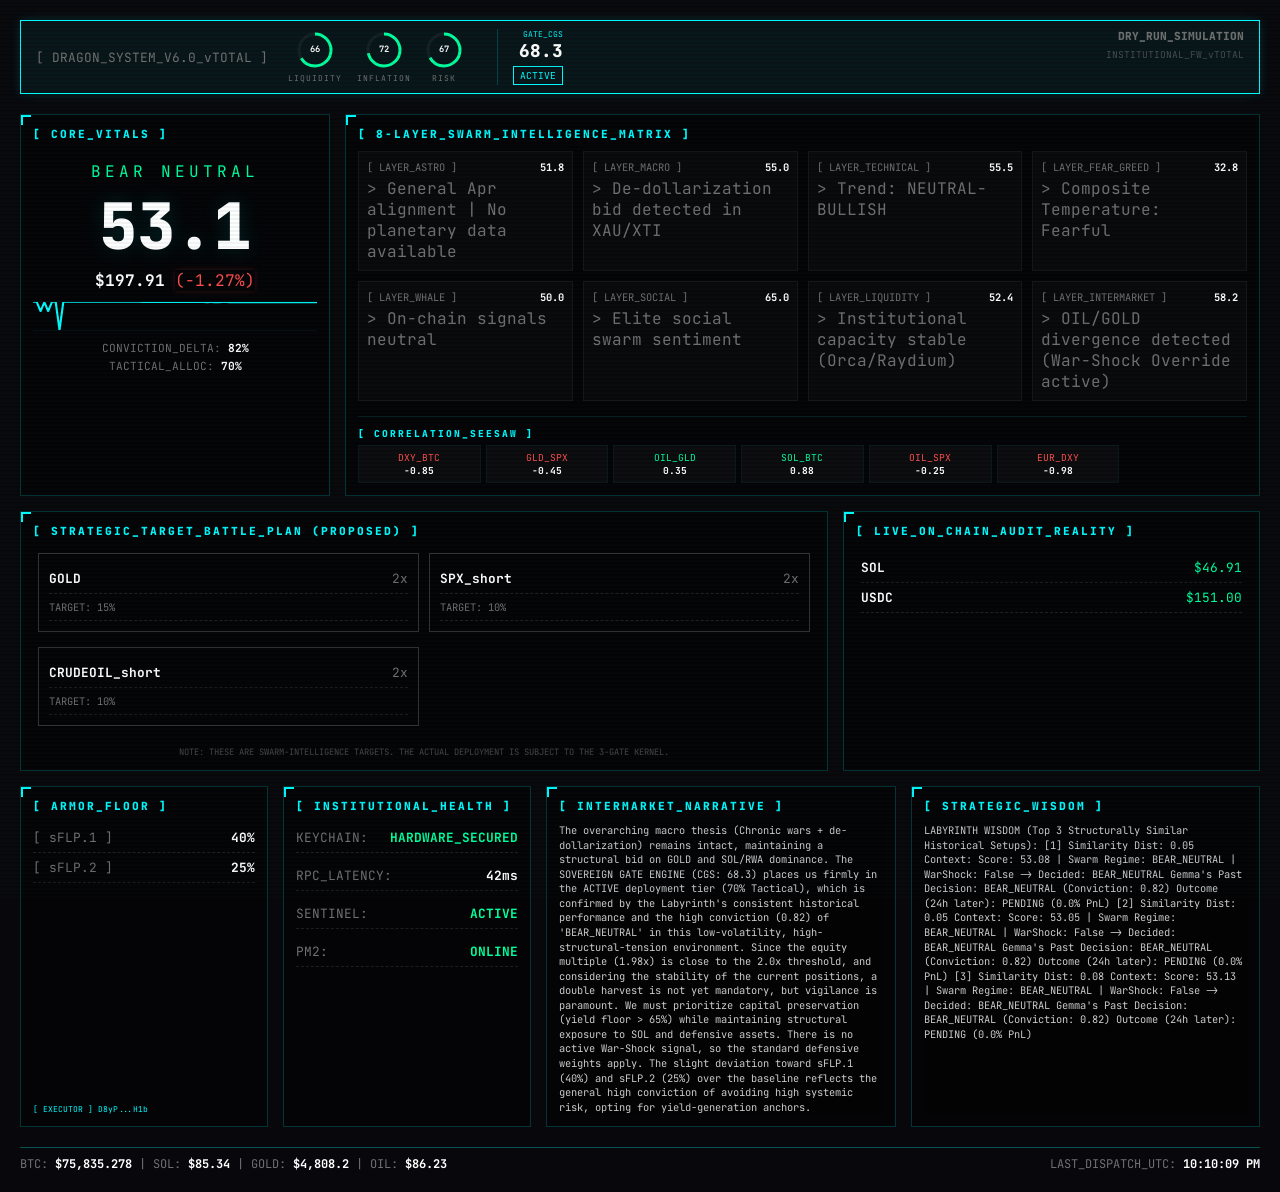
==== index.html @ bbd1c47c "🚀 Sovereign Sync: Institutional Update [2026-04-20 22:10:09]" ====
<!DOCTYPE html>
<html lang="en">
<head>
    <meta charset="UTF-8">
    <meta name="viewport" content="width=device-width, initial-scale=1.0">
    <title>[ DRAGON_TERMINAL_V6.0 ]</title>
    <!-- Import JetBrains Mono for the absolute terminal feel -->
    <link href="https://fonts.googleapis.com/css2?family=JetBrains+Mono:wght@400;700;800&display=swap" rel="stylesheet">
    <style>
        :root {
            --term-bg: #08080c;
            --term-green: #00ff9d;
            --term-blue: #00fbff;
            --term-red: #ff4d4d;
            --term-dim: #707070;
            --term-highlight: #ffffff;
            --scanline: rgba(0, 251, 255, 0.02);
            --border-glow: rgba(0, 251, 255, 0.15);
        }

        * { box-sizing: border-box; }

        body {
            background: var(--term-bg);
            color: var(--term-dim);
            font-family: 'JetBrains Mono', monospace;
            margin: 0;
            padding: 20px;
            min-height: 100vh;
            overflow-y: auto;
            display: flex;
            flex-direction: column;
            gap: 20px;
        }

        /* Scanline CRT Effect */
        body::before {
            content: " ";
            display: block;
            position: absolute;
            top: 0; left: 0; bottom: 0; right: 0;
            background: linear-gradient(var(--scanline) 50%, rgba(0, 0, 0, 0.1) 50%);
            background-size: 100% 4px;
            z-index: 100;
            pointer-events: none;
            opacity: 0.5;
        }

        .terminal-header {
            display: flex;
            justify-content: space-between;
            border: 1px solid var(--term-blue);
            padding: 8px 15px;
            box-shadow: 0 0 10px var(--border-glow);
            background: rgba(0, 251, 255, 0.05);
            font-size: 0.8rem;
        }

        /* Symmetric 3-Tier Grid */
        .dashboard-grid {
            flex: 1;
            display: flex;
            flex-direction: column;
            gap: 15px;
            min-height: 0;
        }

        .row { display: flex; gap: 15px; min-height: 0; }
        .row-top { height: auto; }
        .row-mid { height: auto; }
        .row-base { flex: 1; }

        .module {
            border: 1px solid rgba(0, 251, 255, 0.2);
            background: rgba(0, 0, 0, 0.5);
            display: flex;
            flex-direction: column;
            padding: 12px;
            position: relative;
            min-height: 0;
        }

        .module::before {
            content: "";
            position: absolute;
            top: 0; left: 0; width: 8px; height: 8px;
            border-top: 2px solid var(--term-blue);
            border-left: 2px solid var(--term-blue);
        }

        .module-title {
            font-size: 0.7rem;
            color: var(--term-blue);
            font-weight: 800;
            margin-bottom: 10px;
            letter-spacing: 2px;
        }

        /* Dragon Core */
        .dragon-vitals { text-align: center; padding: 10px 0; }
        .score-big { 
            font-size: 4rem; 
            font-weight: 800; 
            color: var(--term-highlight);
            text-shadow: 0 0 20px var(--border-glow);
            margin: 2px 0;
        }
        .regime-label { color: var(--term-green); font-size: 1rem; letter-spacing: 4px; }

        /* Row Formatting */
        .terminal-row {
            display: flex;
            justify-content: space-between;
            padding: 6px 0;
            border-bottom: 1px dashed rgba(255, 255, 255, 0.1);
            font-size: 0.8rem;
        }
        .highlight { color: var(--term-highlight); font-weight: 700; }

        /* Swarm Matrix */
        .layer-box {
            display: grid;
            grid-template-columns: repeat(4, 1fr);
            gap: 10px;
            width: 100%;
        }
        .terminal-card {
            border: 1px solid rgba(255, 255, 255, 0.05);
            padding: 8px;
            background: rgba(255, 255, 255, 0.02);
        }
        .card-header { display: flex; justify-content: space-between; font-size: 0.65rem; margin-bottom: 4px; }

        /* Narrative Log */
        .terminal-log {
            flex: 1;
            background: rgba(0, 0, 0, 0.3);
            padding: 12px;
            font-size: 0.8rem;
            color: #ccc;
            line-height: 1.4;
            overflow-y: auto;
            border-left: 2px solid var(--term-blue);
        }
        .wisdom-log { border-left-color: var(--term-green); }

        /* Gate Indicators */
        .gate-panel {
            display: flex;
            gap: 10px;
            margin-top: 5px;
        }
        .gate-pill {
            padding: 4px 8px;
            border: 1px solid rgba(0, 251, 255, 0.2);
            font-size: 0.6rem;
            background: rgba(0, 0, 0, 0.3);
        }
        .gate-active { border-color: var(--term-green); color: var(--term-green); box-shadow: 0 0 5px rgba(0, 255, 157, 0.2); }
        .gate-alert { border-color: var(--term-red); color: var(--term-red); box-shadow: 0 0 5px rgba(255, 77, 77, 0.2); }
        
        /* Gate Rings v2.0 */
        .gate-container {
            display: flex;
            align-items: center;
            gap: 15px;
        }
        .gate-unit {
            display: flex;
            flex-direction: column;
            align-items: center;
            gap: 5px;
        }
        .gate-ring-svg {
            width: 36px;
            height: 36px;
            transform: rotate(-90deg);
        }
        .gate-ring-bg {
            fill: none;
            stroke: rgba(255, 255, 255, 0.05);
            stroke-width: 3;
        }
        .gate-ring-fill {
            fill: none;
            stroke: var(--term-blue);
            stroke-width: 3;
            stroke-dasharray: 100;
            stroke-dashoffset: 100;
            transition: stroke-dashoffset 0.8s ease-out, stroke 0.3s;
        }
        .gate-label {
            font-size: 0.5rem;
            color: var(--term-dim);
            letter-spacing: 1px;
        }
        .gate-val {
            position: absolute;
            font-size: 0.55rem;
            color: var(--term-highlight);
            font-weight: 700;
            margin-top: -2px;
        }
        .cgs-box {
            display: flex;
            flex-direction: column;
            align-items: flex-end;
            border-left: 1px solid rgba(0, 251, 255, 0.2);
            padding-left: 15px;
            margin-left: 15px;
        }
        .cgs-label { font-size: 0.5rem; color: var(--term-blue); }
        .cgs-value { font-size: 1.1rem; font-weight: 800; color: var(--term-highlight); }
        .mode-tag {
            font-size: 0.6rem;
            padding: 2px 6px;
            border: 1px solid var(--term-blue);
            margin-top: 4px;
        }
        .veto-tag {
            font-size: 0.55rem;
            padding: 2px 6px;
            background: var(--term-red);
            color: white;
            font-weight: 800;
            margin-top: 4px;
            display: none; /* Shown via JS */
            animation: pulse-red 2s infinite;
        }
        @keyframes pulse-red {
            0% { opacity: 1; }
            50% { opacity: 0.5; }
            100% { opacity: 1; }
        }

        /* Correlation Matrix */
        .correlation-grid {
            display: grid;
            grid-template-columns: repeat(7, 1fr);
            gap: 5px;
            font-size: 0.6rem;
            width: 100%;
        }
        .corr-cell {
            padding: 5px;
            background: rgba(255, 255, 255, 0.03);
            border: 1px solid rgba(0, 251, 255, 0.05);
            text-align: center;
        }
        .corr-pos { color: var(--term-green); }
        .corr-neg { color: var(--term-red); }

        .status-pill { font-size: 0.7rem; font-weight: 800; }
        .status-ok { color: var(--term-green); }

        .bottom-ticker {
            display: flex;
            justify-content: space-between;
            font-size: 0.75rem;
            border-top: 1px solid rgba(0, 251, 255, 0.3);
            padding-top: 8px;
        }
    </style>
</head>
<body>
    <header class="terminal-header">
        <div style="display: flex; align-items: center; gap: 20px;">
            <div>[ DRAGON_SYSTEM_V6.0_vTOTAL ]</div>
            <div class="gate-container">
                <div class="gate-unit">
                    <div style="position: relative; display: flex; align-items: center; justify-content: center;">
                        <svg class="gate-ring-svg"><circle class="gate-ring-bg" cx="18" cy="18" r="16"></circle><circle class="gate-ring-fill" id="ringG1" cx="18" cy="18" r="16"></circle></svg>
                        <span class="gate-val" id="valG1">0</span>
                    </div>
                    <span class="gate-label">LIQUIDITY</span>
                </div>
                <div class="gate-unit">
                    <div style="position: relative; display: flex; align-items: center; justify-content: center;">
                        <svg class="gate-ring-svg"><circle class="gate-ring-bg" cx="18" cy="18" r="16"></circle><circle class="gate-ring-fill" id="ringG2" cx="18" cy="18" r="16"></circle></svg>
                        <span class="gate-val" id="valG2">0</span>
                    </div>
                    <span class="gate-label">INFLATION</span>
                </div>
                <div class="gate-unit">
                    <div style="position: relative; display: flex; align-items: center; justify-content: center;">
                        <svg class="gate-ring-svg"><circle class="gate-ring-bg" cx="18" cy="18" r="16"></circle><circle class="gate-ring-fill" id="ringG3" cx="18" cy="18" r="16"></circle></svg>
                        <span class="gate-val" id="valG3">0</span>
                    </div>
                    <span class="gate-label">RISK</span>
                </div>
            </div>
            <div class="cgs-box">
                <span class="cgs-label">GATE_CGS</span>
                <span class="cgs-value" id="dragonCGS">0.0</span>
                <div style="display: flex; gap: 5px;">
                    <span class="mode-tag" id="deploymentMode">FORTRESS</span>
                    <span class="veto-tag" id="vetoIndicator">PNL_MASTER_VETO</span>
                </div>
            </div>
        </div>
        <div style="display: flex; flex-direction: column; align-items: flex-end; gap: 5px;">
            <div id="syncStatus" class="status-pill status-ok">SYSTEM_SYNCHRONIZED</div>
            <div style="font-size: 0.6rem; opacity: 0.6;">INSTITUTIONAL_FW_vTOTAL</div>
        </div>
    </header>

    <div class="dashboard-grid">
        <!-- TIER 1: INTELLIGENCE MATRIX (TOP) -->
        <div class="row row-top" style="flex: 0 0 auto; min-height: 300px;">
            <div class="module" style="width: 25%;">
                <div class="module-title">[ CORE_VITALS ]</div>
                <div class="dragon-vitals">
                    <div class="regime-label" id="dragonRegime">NEUTRAL</div>
                    <div class="score-big" id="dragonScore">00.0</div>
                    <div id="equityHUD" style="margin-bottom: 5px;">
                        <span class="highlight" id="dragonNAV">$0.00</span>
                        <span id="dragonPnL" class="status-ok">(+0.00%)</span>
                    </div>
                    <div id="pnlSparkline" style="width: 100%; height: 30px; margin: 10px 0; border-top: 1px solid rgba(0, 251, 255, 0.05); border-bottom: 1px solid rgba(0, 251, 255, 0.05);">
                        <!-- SVG Sparkline -->
                    </div>
                    <div style="font-size: 0.7rem">CONVICTION_DELTA: <span class="highlight" id="dragonConviction">0%</span></div>
                    <div style="font-size: 0.7rem; margin-top: 4px;">TACTICAL_ALLOC: <span class="highlight" id="tacticalDeploy">0%</span></div>
                </div>
            </div>
            <div class="module" style="flex: 1; overflow-y: auto;">
                <div class="module-title">[ 8-LAYER_SWARM_INTELLIGENCE_MATRIX ]</div>
                <div class="layer-box" id="swarmGrid">
                    <!-- Dynamic -->
                </div>
                <div style="margin-top: 15px; border-top: 1px solid rgba(0, 251, 255, 0.1); padding-top: 10px;">
                    <div class="module-title" style="margin-bottom: 5px; font-size: 0.6rem;">[ CORRELATION_SEESAW ]</div>
                    <div class="correlation-grid" id="corrGrid">
                        <!-- Dynamic -->
                    </div>
                </div>
            </div>
        </div>

        <!-- TIER 2: TACTICAL & RADAR (MID) -->
        <div class="row row-mid" style="flex: 0 0 auto; min-height: 250px;">
            <div class="module" style="flex: 2; overflow-y: auto;">
                <div class="module-title">[ STRATEGIC_TARGET_BATTLE_PLAN (PROPOSED) ]</div>
                <div id="posGrid" style="display: grid; grid-template-columns: repeat(2, 1fr); gap: 10px; padding: 5px;">
                    <!-- Dynamic -->
                </div>
                <div style="font-size: 0.55rem; color: #888; margin-top: auto; text-align: center; opacity: 0.5; padding-top: 10px;">
                    NOTE: THESE ARE SWARM-INTELLIGENCE TARGETS. THE ACTUAL DEPLOYMENT IS SUBJECT TO THE 3-GATE KERNEL.
                </div>
            </div>
            
            <div class="module" style="flex: 1; overflow-y: auto;">
                <div class="module-title">[ LIVE_ON_CHAIN_AUDIT_REALITY ]</div>
                <div id="livePositions" style="padding: 5px; font-size: 0.7rem;">
                    <!-- Audited Reality -->
                    <div id="noPositions">NO LIVE POSITIONS DETECTED 在链上</div>
                </div>
            </div>
        </div>

        <!-- TIER 3: FOUNDATION & HEALTH (BASE) -->
        <div class="row row-base" style="flex: 1; min-height: 200px;">
            <div class="module" style="width: 20%;">
                <div class="module-title">[ ARMOR_FLOOR ]</div>
                <div id="armorAlloc" style="overflow-y: auto; flex: 1;">
                    <!-- Dynamic -->
                </div>
                <div style="margin-top:auto; font-size: 0.5rem; color: var(--term-blue);">
                    [ EXECUTOR ] <span id="mainExecutor">D8yP...H1b</span>
                </div>
            </div>
            <div class="module" style="width: 20%;">
                <div class="module-title">[ INSTITUTIONAL_HEALTH ]</div>
                <div id="healthTelemetry" style="font-size: 0.65rem; display: flex; flex-direction: column; gap: 8px;">
                    <div class="terminal-row"><span>KEYCHAIN:</span> <span class="highlight status-ok" id="healthKey">SECURED</span></div>
                    <div class="terminal-row"><span>RPC_LATENCY:</span> <span class="highlight" id="healthRPC">42ms</span></div>
                    <div class="terminal-row"><span>SENTINEL:</span> <span class="highlight status-ok" id="healthSentinel">ACTIVE</span></div>
                    <div class="terminal-row"><span>PM2:</span> <span class="highlight status-ok" id="healthPM2">ONLINE</span></div>
                </div>
            </div>
            <div class="module" style="flex: 1; overflow-y: auto;">
                <div class="module-title">[ INTERMARKET_NARRATIVE ]</div>
                <div class="terminal-log" id="narrativeLog" style="font-size: 0.65rem; border: none; padding: 0;">
                    > Analyzing vTOTAL intermarket pulse...
                </div>
            </div>
            <div class="module" style="flex: 1; overflow-y: auto;">
                <div class="module-title">[ STRATEGIC_WISDOM ]</div>
                <div class="terminal-log wisdom-log" id="evolutionLog" style="font-size: 0.65rem; border: none; padding: 0;">
                    > Syncing 12-hour strategic mirror...
                </div>
            </div>
        </div>
    </div>

    <footer class="bottom-ticker">
        <div>
            BTC: <span class="highlight" id="priceBTC">--</span> | 
            SOL: <span class="highlight" id="priceSOL">--</span> | 
            GOLD: <span class="highlight" id="priceGOLD">--</span> |
            OIL: <span class="highlight" id="priceOIL">--</span>
        </div>
        <div>LAST_DISPATCH_UTC: <span class="highlight" id="lastUpdate">--</span></div>
    </footer>

    <!-- DATA BRIDGE (Mapped to dashboard/ subdirectory) -->
    <script src="dashboard/data/latest_signal_v6.js"></script>
    <script src="dashboard/js/dragon_engine.js"></script>
</body>
</html>
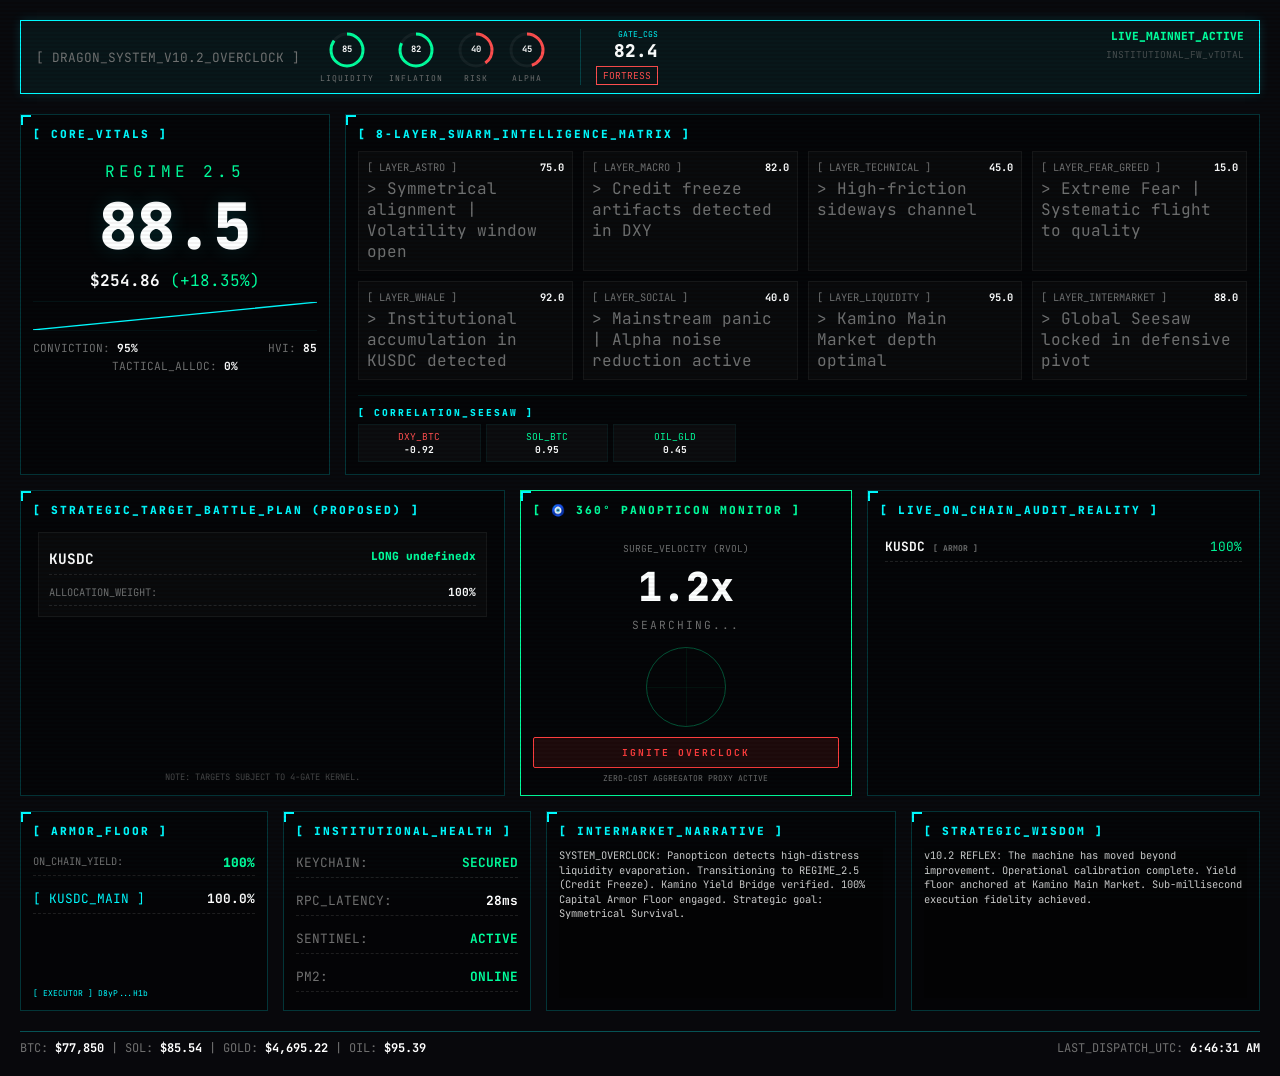
==== commit 53c9a27e: "feat(v10.2): Ignite Singularity Overclock Dashboard. 🏮🛡️⚖️" ====
--- a/index.html
+++ b/index.html
@@ -3,7 +3,7 @@
 <head>
     <meta charset="UTF-8">
     <meta name="viewport" content="width=device-width, initial-scale=1.0">
-    <title>[ DRAGON_TERMINAL_V6.0 ]</title>
+    <title>[ DRAGON_TERMINAL_V8.0 ]</title>
     <!-- Import JetBrains Mono for the absolute terminal feel -->
     <link href="https://fonts.googleapis.com/css2?family=JetBrains+Mono:wght@400;700;800&display=swap" rel="stylesheet">
     <style>
@@ -105,7 +105,14 @@
             text-shadow: 0 0 20px var(--border-glow);
             margin: 2px 0;
         }
-        .regime-label { color: var(--term-green); font-size: 1rem; letter-spacing: 4px; }
+        .regime-label { color: var(--term-green); font-size: 1rem; letter-spacing: 4px; transition: all 0.5s; }
+        .regime-1 { color: #00ffaa; text-shadow: 0 0 10px rgba(0, 255, 170, 0.5); }
+        .regime-1-5 { color: #00ff00; text-shadow: 0 0 15px rgba(0, 255, 0, 0.8); animation: pulse-green 1s infinite alternate; }
+        .regime-2 { color: var(--term-blue); text-shadow: none; }
+        .regime-2-5 { color: #ffcc00; text-shadow: 0 0 12px rgba(255, 204, 0, 0.6); }
+        .regime-3 { color: #ff3c3c; text-shadow: 0 0 20px rgba(255, 60, 60, 0.8); animation: flash-red 0.5s infinite alternate; }
+
+        @keyframes pulse-green { from { opacity: 0.7; } to { opacity: 1; } }
 
         /* Row Formatting */
         .terminal-row {
@@ -260,12 +267,35 @@
             border-top: 1px solid rgba(0, 251, 255, 0.3);
             padding-top: 8px;
         }
+
+        /* ⚡ v10.2 Overclock UI */
+        .overclock-btn {
+            background: rgba(255, 60, 60, 0.1);
+            border: 1px solid #ff3c3c;
+            color: #ff3c3c;
+            padding: 8px 15px;
+            font-family: inherit;
+            font-size: 0.6rem;
+            font-weight: bold;
+            text-transform: uppercase;
+            letter-spacing: 2px;
+            cursor: pointer;
+            border-radius: 2px;
+            transition: all 0.3s ease;
+            margin-top: 10px;
+            width: 100%;
+            display: block;
+        }
+        .overclock-btn:hover { background: rgba(255, 60, 60, 0.2); box-shadow: 0 0 10px rgba(255, 60, 60, 0.3); }
+        .overclock-btn.active { background: #ff3c3c; color: #000; animation: flash-red 1s infinite alternate; }
+        @keyframes flash-red { from { opacity: 0.8; } to { opacity: 1; box-shadow: 0 0 15px rgba(255, 60, 60, 0.5); } }
+        .glow-red { text-shadow: 0 0 10px rgba(255, 60, 60, 0.8); color: var(--term-red) !important; }
     </style>
 </head>
 <body>
     <header class="terminal-header">
         <div style="display: flex; align-items: center; gap: 20px;">
-            <div>[ DRAGON_SYSTEM_V6.0_vTOTAL ]</div>
+            <div>[ DRAGON_SYSTEM_V10.2_OVERCLOCK ]</div>
             <div class="gate-container">
                 <div class="gate-unit">
                     <div style="position: relative; display: flex; align-items: center; justify-content: center;">
@@ -287,6 +317,13 @@
                         <span class="gate-val" id="valG3">0</span>
                     </div>
                     <span class="gate-label">RISK</span>
+                </div>
+                <div class="gate-unit">
+                    <div style="position: relative; display: flex; align-items: center; justify-content: center;">
+                        <svg class="gate-ring-svg"><circle class="gate-ring-bg" cx="18" cy="18" r="16"></circle><circle class="gate-ring-fill" id="ringG4" cx="18" cy="18" r="16"></circle></svg>
+                        <span class="gate-val" id="valG4">0</span>
+                    </div>
+                    <span class="gate-label">ALPHA</span>
                 </div>
             </div>
             <div class="cgs-box">
@@ -319,7 +356,10 @@
                     <div id="pnlSparkline" style="width: 100%; height: 30px; margin: 10px 0; border-top: 1px solid rgba(0, 251, 255, 0.05); border-bottom: 1px solid rgba(0, 251, 255, 0.05);">
                         <!-- SVG Sparkline -->
                     </div>
-                    <div style="font-size: 0.7rem">CONVICTION_DELTA: <span class="highlight" id="dragonConviction">0%</span></div>
+                    <div style="font-size: 0.7rem; display: flex; justify-content: space-between;">
+                        <span>CONVICTION: <span class="highlight" id="dragonConviction">0%</span></span>
+                        <span>HVI: <span class="highlight" id="dragonHVI">0</span></span>
+                    </div>
                     <div style="font-size: 0.7rem; margin-top: 4px;">TACTICAL_ALLOC: <span class="highlight" id="tacticalDeploy">0%</span></div>
                 </div>
             </div>
@@ -339,21 +379,38 @@
 
         <!-- TIER 2: TACTICAL & RADAR (MID) -->
         <div class="row row-mid" style="flex: 0 0 auto; min-height: 250px;">
-            <div class="module" style="flex: 2; overflow-y: auto;">
+            <div class="module" style="flex: 1.5; overflow-y: auto;">
                 <div class="module-title">[ STRATEGIC_TARGET_BATTLE_PLAN (PROPOSED) ]</div>
-                <div id="posGrid" style="display: grid; grid-template-columns: repeat(2, 1fr); gap: 10px; padding: 5px;">
+                <div id="posGrid" style="display: grid; grid-template-columns: repeat(1, 1fr); gap: 10px; padding: 5px;">
                     <!-- Dynamic -->
                 </div>
                 <div style="font-size: 0.55rem; color: #888; margin-top: auto; text-align: center; opacity: 0.5; padding-top: 10px;">
-                    NOTE: THESE ARE SWARM-INTELLIGENCE TARGETS. THE ACTUAL DEPLOYMENT IS SUBJECT TO THE 3-GATE KERNEL.
-                </div>
+                    NOTE: TARGETS SUBJECT TO 4-GATE KERNEL.
+                </div>
+            </div>
+
+            <div class="module" style="flex: 1; overflow-y: auto; border-color: var(--term-green);">
+                <div class="module-title" style="color: var(--term-green);">[ 🧿 360° PANOPTICON MONITOR ]</div>
+                <div style="text-align: center; padding: 15px 0;">
+                    <div style="font-size: 0.6rem; color: var(--term-dim); margin-bottom: 5px;">SURGE_VELOCITY (RVOL)</div>
+                    <div id="panRVol" style="font-size: 2.5rem; font-weight: 800; color: var(--term-highlight);">1.0x</div>
+                    <div id="panRegime" style="font-size: 0.7rem; color: var(--term-green); margin-top: 5px; letter-spacing: 2px;">SEARCHING...</div>
+                </div>
+                <div id="panRadar" style="flex: 1; display: flex; align-items: center; justify-content: center; opacity: 0.3;">
+                    <div style="width: 80px; height: 80px; border: 1px solid var(--term-green); border-radius: 50%; position: relative; animation: pulse-green 2s infinite;">
+                        <div style="position: absolute; top: 50%; left: 0; width: 100%; height: 1px; background: rgba(0, 255, 157, 0.2);"></div>
+                        <div style="position: absolute; left: 50%; top: 0; width: 1px; height: 100%; background: rgba(0, 255, 157, 0.2);"></div>
+                    </div>
+                </div>
+                <button id="overclock-btn" class="overclock-btn" onclick="toggleManualOverclock()">IGNITE OVERCLOCK</button>
+                <div style="font-size: 0.5rem; color: var(--term-dim); margin-top: auto; text-align: center; padding-top: 5px;">ZERO-COST AGGREGATOR PROXY ACTIVE</div>
             </div>
             
-            <div class="module" style="flex: 1; overflow-y: auto;">
+            <div class="module" style="flex: 1.2; overflow-y: auto;">
                 <div class="module-title">[ LIVE_ON_CHAIN_AUDIT_REALITY ]</div>
                 <div id="livePositions" style="padding: 5px; font-size: 0.7rem;">
                     <!-- Audited Reality -->
-                    <div id="noPositions">NO LIVE POSITIONS DETECTED 在链上</div>
+                    <div id="noPositions">NO LIVE POSITIONS DETECTED</div>
                 </div>
             </div>
         </div>
@@ -403,8 +460,8 @@
         <div>LAST_DISPATCH_UTC: <span class="highlight" id="lastUpdate">--</span></div>
     </footer>
 
-    <!-- DATA BRIDGE (Mapped to dashboard/ subdirectory) -->
-    <script src="dashboard/data/latest_signal_v6.js"></script>
-    <script src="dashboard/js/dragon_engine.js"></script>
+    <!-- DATA BRIDGE -->
+    <script src="data/latest_signal_v10.js"></script>
+    <script src="js/dragon_engine.js"></script>
 </body>
 </html>
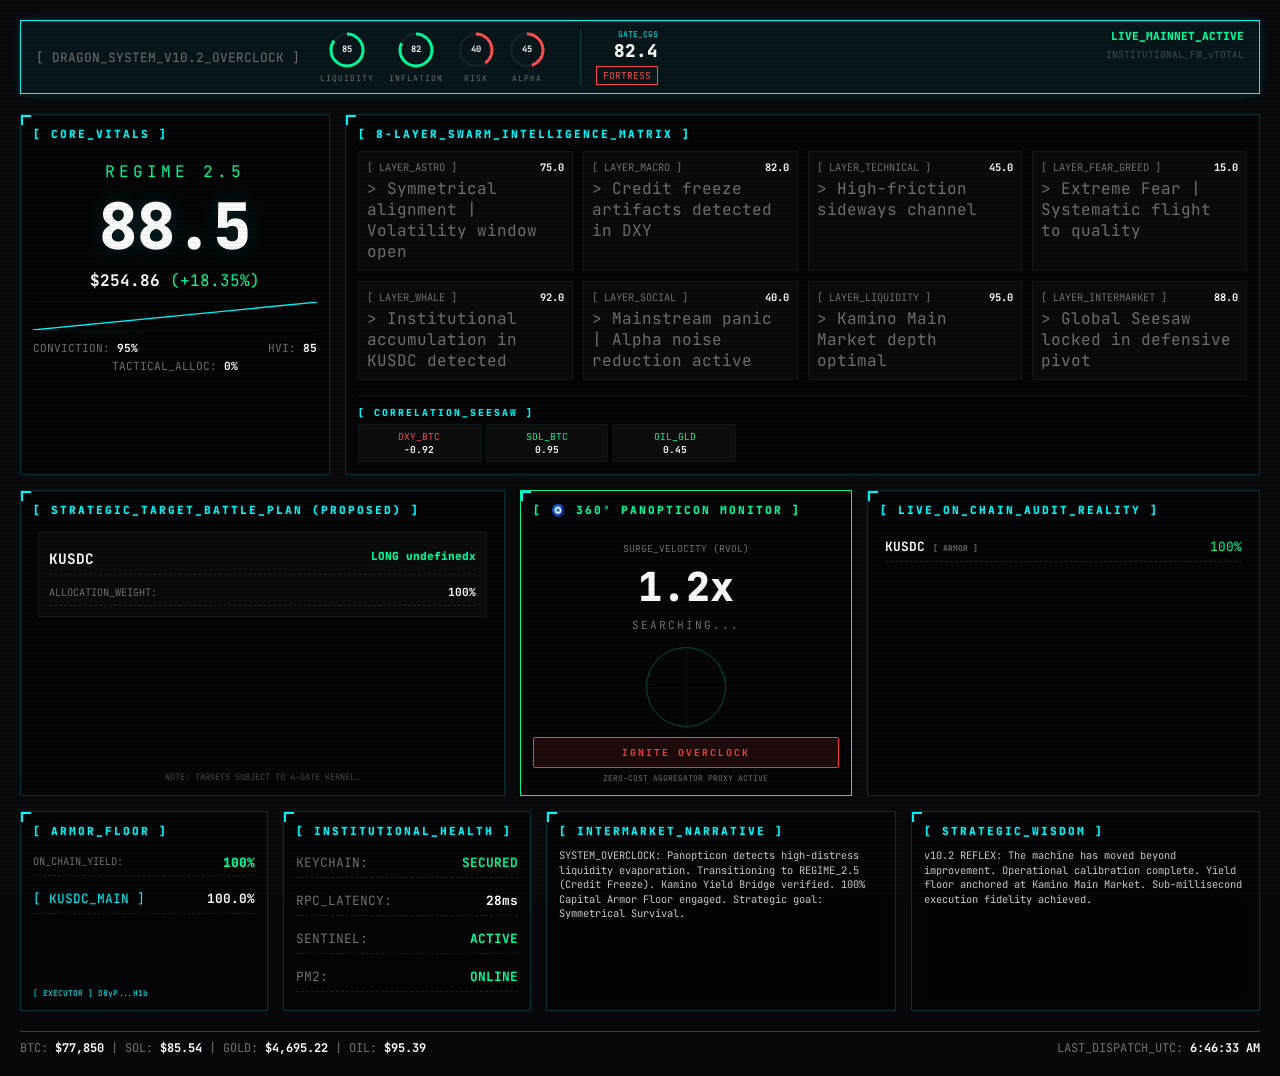
==== commit 99e878a5: "docs: Update dashboard title to v10.2. 🏮🛡️⚖️" ====
--- a/index.html
+++ b/index.html
@@ -3,7 +3,7 @@
 <head>
     <meta charset="UTF-8">
     <meta name="viewport" content="width=device-width, initial-scale=1.0">
-    <title>[ DRAGON_TERMINAL_V8.0 ]</title>
+    <title>[ DRAGON_TERMINAL_V10.2_OVERCLOCK ]</title>
     <!-- Import JetBrains Mono for the absolute terminal feel -->
     <link href="https://fonts.googleapis.com/css2?family=JetBrains+Mono:wght@400;700;800&display=swap" rel="stylesheet">
     <style>
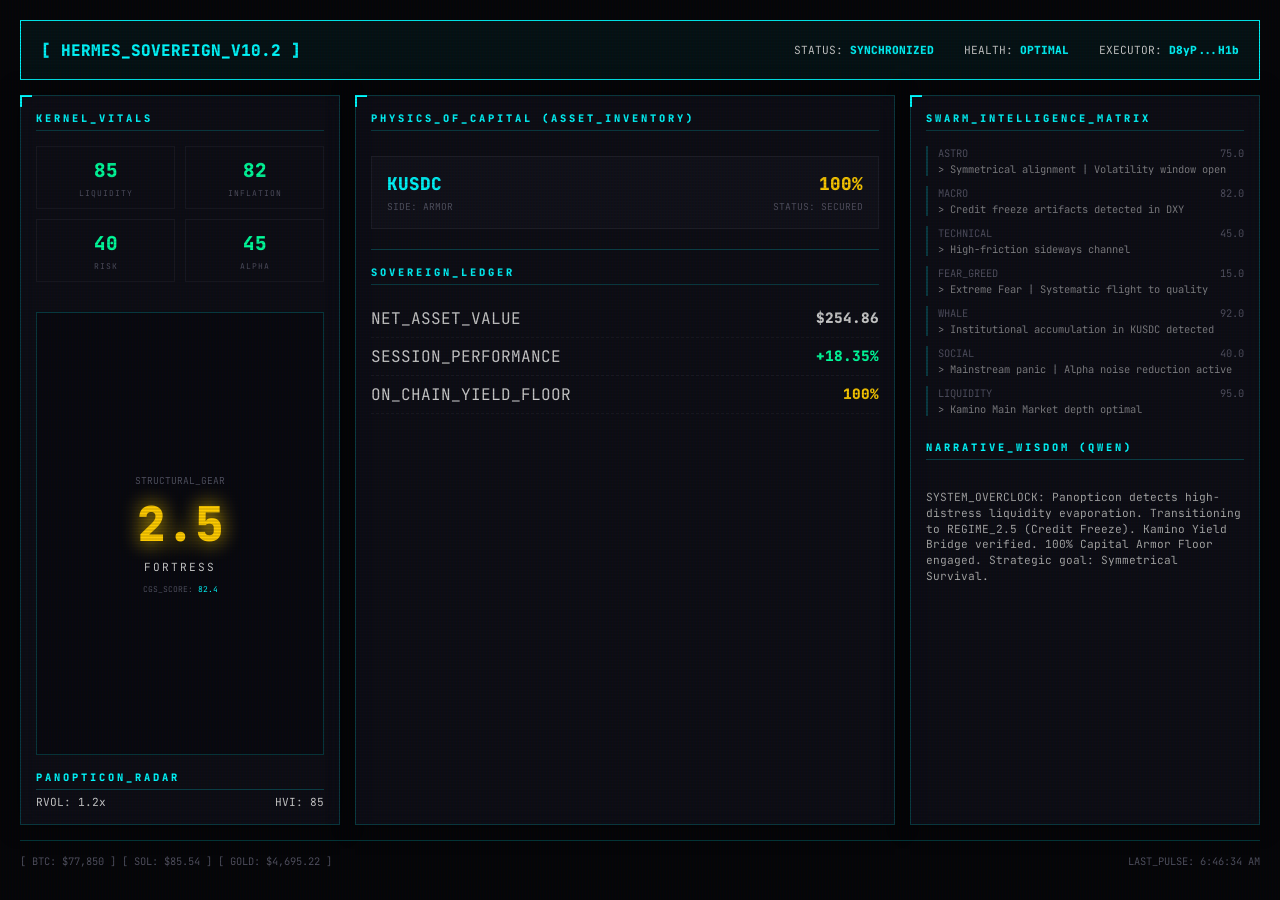
==== commit 837a8b08: "feat(v10.2): Ignite Fortress Alpha Dashboard Reinvention. 🏮🛡️⚖️" ====
--- a/index.html
+++ b/index.html
@@ -3,465 +3,291 @@
 <head>
     <meta charset="UTF-8">
     <meta name="viewport" content="width=device-width, initial-scale=1.0">
-    <title>[ DRAGON_TERMINAL_V10.2_OVERCLOCK ]</title>
-    <!-- Import JetBrains Mono for the absolute terminal feel -->
+    <title>[ HERMES_V10.2_SOVEREIGN_COMMAND ]</title>
     <link href="https://fonts.googleapis.com/css2?family=JetBrains+Mono:wght@400;700;800&display=swap" rel="stylesheet">
     <style>
         :root {
-            --term-bg: #08080c;
-            --term-green: #00ff9d;
-            --term-blue: #00fbff;
-            --term-red: #ff4d4d;
-            --term-dim: #707070;
-            --term-highlight: #ffffff;
-            --scanline: rgba(0, 251, 255, 0.02);
-            --border-glow: rgba(0, 251, 255, 0.15);
-        }
-
-        * { box-sizing: border-box; }
-
+            --bg: #050508;
+            --panel: rgba(15, 15, 25, 0.8);
+            --border: rgba(0, 251, 255, 0.2);
+            --cyan: #00fbff;
+            --green: #00ff9d;
+            --amber: #ffcc00;
+            --red: #ff3c3c;
+            --dim: #505060;
+            --glow: rgba(0, 251, 255, 0.15);
+        }
+
+        * { box-sizing: border-box; cursor: crosshair; }
         body {
-            background: var(--term-bg);
-            color: var(--term-dim);
+            background: var(--bg);
+            color: #ccc;
             font-family: 'JetBrains Mono', monospace;
-            margin: 0;
-            padding: 20px;
-            min-height: 100vh;
-            overflow-y: auto;
-            display: flex;
-            flex-direction: column;
-            gap: 20px;
+            margin: 0; padding: 20px;
+            height: 100vh; overflow: hidden;
+            display: grid;
+            grid-template-areas: 
+                "head head head"
+                "left center right"
+                "foot foot foot";
+            grid-template-columns: 320px 1fr 350px;
+            grid-template-rows: 60px 1fr 40px;
+            gap: 15px;
         }
 
         /* Scanline CRT Effect */
         body::before {
-            content: " ";
-            display: block;
-            position: absolute;
-            top: 0; left: 0; bottom: 0; right: 0;
-            background: linear-gradient(var(--scanline) 50%, rgba(0, 0, 0, 0.1) 50%);
-            background-size: 100% 4px;
-            z-index: 100;
-            pointer-events: none;
-            opacity: 0.5;
-        }
-
-        .terminal-header {
-            display: flex;
-            justify-content: space-between;
-            border: 1px solid var(--term-blue);
-            padding: 8px 15px;
-            box-shadow: 0 0 10px var(--border-glow);
-            background: rgba(0, 251, 255, 0.05);
-            font-size: 0.8rem;
-        }
-
-        /* Symmetric 3-Tier Grid */
-        .dashboard-grid {
-            flex: 1;
-            display: flex;
-            flex-direction: column;
-            gap: 15px;
-            min-height: 0;
-        }
-
-        .row { display: flex; gap: 15px; min-height: 0; }
-        .row-top { height: auto; }
-        .row-mid { height: auto; }
-        .row-base { flex: 1; }
+            content: ""; position: absolute; top: 0; left: 0; width: 100%; height: 100%;
+            background: linear-gradient(rgba(18, 16, 16, 0) 50%, rgba(0, 0, 0, 0.1) 50%),
+                        linear-gradient(90deg, rgba(255, 0, 0, 0.03), rgba(0, 255, 0, 0.01), rgba(0, 0, 255, 0.03));
+            background-size: 100% 3px, 3px 100%; z-index: 1000; pointer-events: none;
+        }
 
         .module {
-            border: 1px solid rgba(0, 251, 255, 0.2);
-            background: rgba(0, 0, 0, 0.5);
-            display: flex;
-            flex-direction: column;
-            padding: 12px;
+            background: var(--panel);
+            border: 1px solid var(--border);
             position: relative;
-            min-height: 0;
-        }
-
-        .module::before {
-            content: "";
-            position: absolute;
-            top: 0; left: 0; width: 8px; height: 8px;
-            border-top: 2px solid var(--term-blue);
-            border-left: 2px solid var(--term-blue);
-        }
-
-        .module-title {
-            font-size: 0.7rem;
-            color: var(--term-blue);
-            font-weight: 800;
-            margin-bottom: 10px;
-            letter-spacing: 2px;
-        }
-
-        /* Dragon Core */
-        .dragon-vitals { text-align: center; padding: 10px 0; }
-        .score-big { 
-            font-size: 4rem; 
-            font-weight: 800; 
-            color: var(--term-highlight);
-            text-shadow: 0 0 20px var(--border-glow);
-            margin: 2px 0;
-        }
-        .regime-label { color: var(--term-green); font-size: 1rem; letter-spacing: 4px; transition: all 0.5s; }
-        .regime-1 { color: #00ffaa; text-shadow: 0 0 10px rgba(0, 255, 170, 0.5); }
-        .regime-1-5 { color: #00ff00; text-shadow: 0 0 15px rgba(0, 255, 0, 0.8); animation: pulse-green 1s infinite alternate; }
-        .regime-2 { color: var(--term-blue); text-shadow: none; }
-        .regime-2-5 { color: #ffcc00; text-shadow: 0 0 12px rgba(255, 204, 0, 0.6); }
-        .regime-3 { color: #ff3c3c; text-shadow: 0 0 20px rgba(255, 60, 60, 0.8); animation: flash-red 0.5s infinite alternate; }
-
-        @keyframes pulse-green { from { opacity: 0.7; } to { opacity: 1; } }
-
-        /* Row Formatting */
-        .terminal-row {
-            display: flex;
-            justify-content: space-between;
-            padding: 6px 0;
-            border-bottom: 1px dashed rgba(255, 255, 255, 0.1);
-            font-size: 0.8rem;
-        }
-        .highlight { color: var(--term-highlight); font-weight: 700; }
-
-        /* Swarm Matrix */
-        .layer-box {
-            display: grid;
-            grid-template-columns: repeat(4, 1fr);
-            gap: 10px;
-            width: 100%;
-        }
-        .terminal-card {
-            border: 1px solid rgba(255, 255, 255, 0.05);
-            padding: 8px;
-            background: rgba(255, 255, 255, 0.02);
-        }
-        .card-header { display: flex; justify-content: space-between; font-size: 0.65rem; margin-bottom: 4px; }
-
-        /* Narrative Log */
-        .terminal-log {
-            flex: 1;
-            background: rgba(0, 0, 0, 0.3);
-            padding: 12px;
-            font-size: 0.8rem;
-            color: #ccc;
-            line-height: 1.4;
-            overflow-y: auto;
-            border-left: 2px solid var(--term-blue);
-        }
-        .wisdom-log { border-left-color: var(--term-green); }
-
-        /* Gate Indicators */
-        .gate-panel {
-            display: flex;
-            gap: 10px;
-            margin-top: 5px;
-        }
-        .gate-pill {
-            padding: 4px 8px;
-            border: 1px solid rgba(0, 251, 255, 0.2);
-            font-size: 0.6rem;
-            background: rgba(0, 0, 0, 0.3);
-        }
-        .gate-active { border-color: var(--term-green); color: var(--term-green); box-shadow: 0 0 5px rgba(0, 255, 157, 0.2); }
-        .gate-alert { border-color: var(--term-red); color: var(--term-red); box-shadow: 0 0 5px rgba(255, 77, 77, 0.2); }
-        
-        /* Gate Rings v2.0 */
-        .gate-container {
-            display: flex;
-            align-items: center;
-            gap: 15px;
-        }
-        .gate-unit {
-            display: flex;
-            flex-direction: column;
-            align-items: center;
-            gap: 5px;
-        }
-        .gate-ring-svg {
-            width: 36px;
-            height: 36px;
-            transform: rotate(-90deg);
-        }
-        .gate-ring-bg {
-            fill: none;
-            stroke: rgba(255, 255, 255, 0.05);
-            stroke-width: 3;
-        }
-        .gate-ring-fill {
-            fill: none;
-            stroke: var(--term-blue);
-            stroke-width: 3;
-            stroke-dasharray: 100;
-            stroke-dashoffset: 100;
-            transition: stroke-dashoffset 0.8s ease-out, stroke 0.3s;
-        }
-        .gate-label {
-            font-size: 0.5rem;
-            color: var(--term-dim);
-            letter-spacing: 1px;
-        }
-        .gate-val {
-            position: absolute;
-            font-size: 0.55rem;
-            color: var(--term-highlight);
-            font-weight: 700;
-            margin-top: -2px;
-        }
-        .cgs-box {
-            display: flex;
-            flex-direction: column;
-            align-items: flex-end;
-            border-left: 1px solid rgba(0, 251, 255, 0.2);
-            padding-left: 15px;
-            margin-left: 15px;
-        }
-        .cgs-label { font-size: 0.5rem; color: var(--term-blue); }
-        .cgs-value { font-size: 1.1rem; font-weight: 800; color: var(--term-highlight); }
-        .mode-tag {
-            font-size: 0.6rem;
-            padding: 2px 6px;
-            border: 1px solid var(--term-blue);
-            margin-top: 4px;
-        }
-        .veto-tag {
-            font-size: 0.55rem;
-            padding: 2px 6px;
-            background: var(--term-red);
-            color: white;
-            font-weight: 800;
-            margin-top: 4px;
-            display: none; /* Shown via JS */
-            animation: pulse-red 2s infinite;
-        }
-        @keyframes pulse-red {
-            0% { opacity: 1; }
-            50% { opacity: 0.5; }
-            100% { opacity: 1; }
-        }
-
-        /* Correlation Matrix */
-        .correlation-grid {
-            display: grid;
-            grid-template-columns: repeat(7, 1fr);
-            gap: 5px;
-            font-size: 0.6rem;
-            width: 100%;
-        }
-        .corr-cell {
-            padding: 5px;
-            background: rgba(255, 255, 255, 0.03);
-            border: 1px solid rgba(0, 251, 255, 0.05);
-            text-align: center;
-        }
-        .corr-pos { color: var(--term-green); }
-        .corr-neg { color: var(--term-red); }
-
-        .status-pill { font-size: 0.7rem; font-weight: 800; }
-        .status-ok { color: var(--term-green); }
-
-        .bottom-ticker {
-            display: flex;
-            justify-content: space-between;
-            font-size: 0.75rem;
-            border-top: 1px solid rgba(0, 251, 255, 0.3);
-            padding-top: 8px;
-        }
-
-        /* ⚡ v10.2 Overclock UI */
-        .overclock-btn {
-            background: rgba(255, 60, 60, 0.1);
-            border: 1px solid #ff3c3c;
-            color: #ff3c3c;
-            padding: 8px 15px;
-            font-family: inherit;
-            font-size: 0.6rem;
-            font-weight: bold;
-            text-transform: uppercase;
-            letter-spacing: 2px;
-            cursor: pointer;
-            border-radius: 2px;
-            transition: all 0.3s ease;
-            margin-top: 10px;
-            width: 100%;
-            display: block;
-        }
-        .overclock-btn:hover { background: rgba(255, 60, 60, 0.2); box-shadow: 0 0 10px rgba(255, 60, 60, 0.3); }
-        .overclock-btn.active { background: #ff3c3c; color: #000; animation: flash-red 1s infinite alternate; }
-        @keyframes flash-red { from { opacity: 0.8; } to { opacity: 1; box-shadow: 0 0 15px rgba(255, 60, 60, 0.5); } }
-        .glow-red { text-shadow: 0 0 10px rgba(255, 60, 60, 0.8); color: var(--term-red) !important; }
+            display: flex; flex-direction: column;
+            padding: 15px;
+            backdrop-filter: blur(10px);
+            box-shadow: 0 0 20px rgba(0, 0, 0, 0.5);
+        }
+        .module::after {
+            content: ""; position: absolute; top: -1px; left: -1px; width: 10px; height: 10px;
+            border-top: 2px solid var(--cyan); border-left: 2px solid var(--cyan);
+        }
+        .title {
+            font-size: 0.65rem; color: var(--cyan); letter-spacing: 3px;
+            margin-bottom: 15px; font-weight: 800; border-bottom: 1px solid var(--border);
+            padding-bottom: 5px;
+        }
+
+        /* HEADER */
+        header { 
+            grid-area: head; display: flex; justify-content: space-between; align-items: center;
+            border: 1px solid var(--cyan); padding: 0 20px; background: rgba(0, 251, 255, 0.05);
+        }
+        .vitals-mini { display: flex; gap: 30px; font-size: 0.7rem; }
+        .vital-unit span { color: var(--cyan); font-weight: 800; }
+
+        /* LEFT: KERNEL VITALS */
+        .left-panel { grid-area: left; }
+        .gate-grid { display: grid; grid-template-columns: 1fr 1fr; gap: 10px; margin-bottom: 20px; }
+        .gate-unit { text-align: center; border: 1px solid rgba(255, 255, 255, 0.05); padding: 10px; }
+        .gate-score { font-size: 1.2rem; font-weight: 800; color: var(--green); }
+        .gate-name { font-size: 0.5rem; color: var(--dim); letter-spacing: 1px; margin-top: 5px; }
+
+        .regime-gear {
+            flex: 1; display: flex; flex-direction: column; align-items: center; justify-content: center;
+            border: 1px solid var(--border); margin-top: 10px; background: rgba(0, 0, 0, 0.3);
+            position: relative; overflow: hidden;
+        }
+        .gear-label { font-size: 0.6rem; color: var(--dim); margin-bottom: 5px; }
+        .gear-val { font-size: 3rem; font-weight: 800; color: var(--cyan); transition: all 0.5s; }
+        .gear-status { font-size: 0.7rem; letter-spacing: 2px; margin-top: 5px; }
+
+        /* CENTER: PHYSICS OF CAPITAL */
+        .center-panel { grid-area: center; }
+        .inventory-grid { display: grid; grid-template-columns: repeat(auto-fit, minmax(200px, 1fr)); gap: 10px; margin-top: 10px; }
+        .asset-card { 
+            background: rgba(255, 255, 255, 0.02); border: 1px solid rgba(255, 255, 255, 0.05);
+            padding: 15px; display: flex; flex-direction: column; gap: 5px;
+        }
+        .asset-main { display: flex; justify-content: space-between; align-items: center; }
+        .asset-symbol { font-size: 1.1rem; font-weight: 800; color: var(--cyan); }
+        .asset-val { font-size: 1.1rem; font-weight: 800; color: var(--green); }
+        .asset-sub { font-size: 0.6rem; color: var(--dim); display: flex; justify-content: space-between; }
+
+        .pnl-ledger { margin-top: 20px; border-top: 1px solid var(--border); padding-top: 15px; }
+        .pnl-row { display: flex; justify-content: space-between; padding: 8px 0; border-bottom: 1px dashed rgba(255,255,255,0.05); }
+        .pnl-val { font-weight: 800; font-size: 0.9rem; }
+
+        /* RIGHT: SWARM & WISDOM */
+        .right-panel { grid-area: right; }
+        .swarm-list { flex: 0 0 40%; overflow-y: auto; font-size: 0.65rem; }
+        .swarm-item { margin-bottom: 10px; padding-left: 10px; border-left: 2px solid var(--border); }
+        .swarm-meta { display: flex; justify-content: space-between; color: var(--dim); margin-bottom: 2px; }
+        .wisdom-terminal { flex: 1; margin-top: 15px; font-size: 0.7rem; line-height: 1.4; color: #aaa; overflow-y: auto; }
+
+        /* FOOTER */
+        footer { 
+            grid-area: foot; display: flex; justify-content: space-between; align-items: center;
+            font-size: 0.65rem; color: var(--dim); border-top: 1px solid var(--border);
+        }
+
+        /* REGIME COLORS */
+        .mode-1-5 { color: var(--green) !important; text-shadow: 0 0 20px var(--green); }
+        .mode-2-5 { color: var(--amber) !important; text-shadow: 0 0 20px var(--amber); }
+        .mode-3 { color: var(--red) !important; text-shadow: 0 0 20px var(--red); animation: blink 1s infinite; }
+        @keyframes blink { 0% { opacity: 1; } 50% { opacity: 0.3; } 100% { opacity: 1; } }
+
+        /* SCROLLBARS */
+        ::-webkit-scrollbar { width: 4px; }
+        ::-webkit-scrollbar-track { background: transparent; }
+        ::-webkit-scrollbar-thumb { background: var(--border); }
     </style>
 </head>
 <body>
-    <header class="terminal-header">
-        <div style="display: flex; align-items: center; gap: 20px;">
-            <div>[ DRAGON_SYSTEM_V10.2_OVERCLOCK ]</div>
-            <div class="gate-container">
-                <div class="gate-unit">
-                    <div style="position: relative; display: flex; align-items: center; justify-content: center;">
-                        <svg class="gate-ring-svg"><circle class="gate-ring-bg" cx="18" cy="18" r="16"></circle><circle class="gate-ring-fill" id="ringG1" cx="18" cy="18" r="16"></circle></svg>
-                        <span class="gate-val" id="valG1">0</span>
-                    </div>
-                    <span class="gate-label">LIQUIDITY</span>
-                </div>
-                <div class="gate-unit">
-                    <div style="position: relative; display: flex; align-items: center; justify-content: center;">
-                        <svg class="gate-ring-svg"><circle class="gate-ring-bg" cx="18" cy="18" r="16"></circle><circle class="gate-ring-fill" id="ringG2" cx="18" cy="18" r="16"></circle></svg>
-                        <span class="gate-val" id="valG2">0</span>
-                    </div>
-                    <span class="gate-label">INFLATION</span>
-                </div>
-                <div class="gate-unit">
-                    <div style="position: relative; display: flex; align-items: center; justify-content: center;">
-                        <svg class="gate-ring-svg"><circle class="gate-ring-bg" cx="18" cy="18" r="16"></circle><circle class="gate-ring-fill" id="ringG3" cx="18" cy="18" r="16"></circle></svg>
-                        <span class="gate-val" id="valG3">0</span>
-                    </div>
-                    <span class="gate-label">RISK</span>
-                </div>
-                <div class="gate-unit">
-                    <div style="position: relative; display: flex; align-items: center; justify-content: center;">
-                        <svg class="gate-ring-svg"><circle class="gate-ring-bg" cx="18" cy="18" r="16"></circle><circle class="gate-ring-fill" id="ringG4" cx="18" cy="18" r="16"></circle></svg>
-                        <span class="gate-val" id="valG4">0</span>
-                    </div>
-                    <span class="gate-label">ALPHA</span>
-                </div>
-            </div>
-            <div class="cgs-box">
-                <span class="cgs-label">GATE_CGS</span>
-                <span class="cgs-value" id="dragonCGS">0.0</span>
-                <div style="display: flex; gap: 5px;">
-                    <span class="mode-tag" id="deploymentMode">FORTRESS</span>
-                    <span class="veto-tag" id="vetoIndicator">PNL_MASTER_VETO</span>
-                </div>
-            </div>
-        </div>
-        <div style="display: flex; flex-direction: column; align-items: flex-end; gap: 5px;">
-            <div id="syncStatus" class="status-pill status-ok">SYSTEM_SYNCHRONIZED</div>
-            <div style="font-size: 0.6rem; opacity: 0.6;">INSTITUTIONAL_FW_vTOTAL</div>
+    <header>
+        <div style="font-weight: 800; color: var(--cyan);">[ HERMES_SOVEREIGN_V10.2 ]</div>
+        <div class="vitals-mini">
+            <div class="vital-unit">STATUS: <span id="syncStatus">SYNCHRONIZED</span></div>
+            <div class="vital-unit">HEALTH: <span id="healthSentinel">OPTIMAL</span></div>
+            <div class="vital-unit">EXECUTOR: <span id="mainExecutor">D8yP...H1b</span></div>
         </div>
     </header>
 
-    <div class="dashboard-grid">
-        <!-- TIER 1: INTELLIGENCE MATRIX (TOP) -->
-        <div class="row row-top" style="flex: 0 0 auto; min-height: 300px;">
-            <div class="module" style="width: 25%;">
-                <div class="module-title">[ CORE_VITALS ]</div>
-                <div class="dragon-vitals">
-                    <div class="regime-label" id="dragonRegime">NEUTRAL</div>
-                    <div class="score-big" id="dragonScore">00.0</div>
-                    <div id="equityHUD" style="margin-bottom: 5px;">
-                        <span class="highlight" id="dragonNAV">$0.00</span>
-                        <span id="dragonPnL" class="status-ok">(+0.00%)</span>
-                    </div>
-                    <div id="pnlSparkline" style="width: 100%; height: 30px; margin: 10px 0; border-top: 1px solid rgba(0, 251, 255, 0.05); border-bottom: 1px solid rgba(0, 251, 255, 0.05);">
-                        <!-- SVG Sparkline -->
-                    </div>
-                    <div style="font-size: 0.7rem; display: flex; justify-content: space-between;">
-                        <span>CONVICTION: <span class="highlight" id="dragonConviction">0%</span></span>
-                        <span>HVI: <span class="highlight" id="dragonHVI">0</span></span>
-                    </div>
-                    <div style="font-size: 0.7rem; margin-top: 4px;">TACTICAL_ALLOC: <span class="highlight" id="tacticalDeploy">0%</span></div>
-                </div>
-            </div>
-            <div class="module" style="flex: 1; overflow-y: auto;">
-                <div class="module-title">[ 8-LAYER_SWARM_INTELLIGENCE_MATRIX ]</div>
-                <div class="layer-box" id="swarmGrid">
-                    <!-- Dynamic -->
-                </div>
-                <div style="margin-top: 15px; border-top: 1px solid rgba(0, 251, 255, 0.1); padding-top: 10px;">
-                    <div class="module-title" style="margin-bottom: 5px; font-size: 0.6rem;">[ CORRELATION_SEESAW ]</div>
-                    <div class="correlation-grid" id="corrGrid">
-                        <!-- Dynamic -->
-                    </div>
-                </div>
-            </div>
-        </div>
-
-        <!-- TIER 2: TACTICAL & RADAR (MID) -->
-        <div class="row row-mid" style="flex: 0 0 auto; min-height: 250px;">
-            <div class="module" style="flex: 1.5; overflow-y: auto;">
-                <div class="module-title">[ STRATEGIC_TARGET_BATTLE_PLAN (PROPOSED) ]</div>
-                <div id="posGrid" style="display: grid; grid-template-columns: repeat(1, 1fr); gap: 10px; padding: 5px;">
-                    <!-- Dynamic -->
-                </div>
-                <div style="font-size: 0.55rem; color: #888; margin-top: auto; text-align: center; opacity: 0.5; padding-top: 10px;">
-                    NOTE: TARGETS SUBJECT TO 4-GATE KERNEL.
-                </div>
-            </div>
-
-            <div class="module" style="flex: 1; overflow-y: auto; border-color: var(--term-green);">
-                <div class="module-title" style="color: var(--term-green);">[ 🧿 360° PANOPTICON MONITOR ]</div>
-                <div style="text-align: center; padding: 15px 0;">
-                    <div style="font-size: 0.6rem; color: var(--term-dim); margin-bottom: 5px;">SURGE_VELOCITY (RVOL)</div>
-                    <div id="panRVol" style="font-size: 2.5rem; font-weight: 800; color: var(--term-highlight);">1.0x</div>
-                    <div id="panRegime" style="font-size: 0.7rem; color: var(--term-green); margin-top: 5px; letter-spacing: 2px;">SEARCHING...</div>
-                </div>
-                <div id="panRadar" style="flex: 1; display: flex; align-items: center; justify-content: center; opacity: 0.3;">
-                    <div style="width: 80px; height: 80px; border: 1px solid var(--term-green); border-radius: 50%; position: relative; animation: pulse-green 2s infinite;">
-                        <div style="position: absolute; top: 50%; left: 0; width: 100%; height: 1px; background: rgba(0, 255, 157, 0.2);"></div>
-                        <div style="position: absolute; left: 50%; top: 0; width: 1px; height: 100%; background: rgba(0, 255, 157, 0.2);"></div>
-                    </div>
-                </div>
-                <button id="overclock-btn" class="overclock-btn" onclick="toggleManualOverclock()">IGNITE OVERCLOCK</button>
-                <div style="font-size: 0.5rem; color: var(--term-dim); margin-top: auto; text-align: center; padding-top: 5px;">ZERO-COST AGGREGATOR PROXY ACTIVE</div>
-            </div>
+    <div class="module left-panel">
+        <div class="title">KERNEL_VITALS</div>
+        <div class="gate-grid">
+            <div class="gate-unit"><div class="gate-score" id="valG1">0</div><div class="gate-name">LIQUIDITY</div></div>
+            <div class="gate-unit"><div class="gate-score" id="valG2">0</div><div class="gate-name">INFLATION</div></div>
+            <div class="gate-unit"><div class="gate-score" id="valG3">0</div><div class="gate-name">RISK</div></div>
+            <div class="gate-unit"><div class="gate-score" id="valG4">0</div><div class="gate-name">ALPHA</div></div>
+        </div>
+        <div class="regime-gear">
+            <div class="gear-label">STRUCTURAL_GEAR</div>
+            <div class="gear-val" id="dragonRegime">2.5</div>
+            <div class="gear-status" id="deploymentMode">FORTRESS</div>
+            <div style="font-size: 0.5rem; color: var(--dim); margin-top: 10px;">CGS_SCORE: <span id="dragonCGS" style="color: var(--cyan);">0.0</span></div>
+        </div>
+        <div style="margin-top: 15px;">
+            <div class="title" style="margin-bottom: 5px;">PANOPTICON_RADAR</div>
+            <div style="display: flex; justify-content: space-between; font-size: 0.7rem;">
+                <span>RVOL: <span id="panRVol" class="highlight">1.0x</span></span>
+                <span>HVI: <span id="dragonHVI" class="highlight">50</span></span>
+            </div>
+        </div>
+    </div>
+
+    <div class="module center-panel">
+        <div class="title">PHYSICS_OF_CAPITAL (ASSET_INVENTORY)</div>
+        <div class="inventory-grid" id="assetGrid">
+            <!-- Dynamic Cards -->
+        </div>
+        <div class="pnl-ledger">
+            <div class="title">SOVEREIGN_LEDGER</div>
+            <div class="pnl-row">
+                <span>NET_ASSET_VALUE</span>
+                <span class="pnl-val" id="dragonNAV">$0.00</span>
+            </div>
+            <div class="pnl-row">
+                <span>SESSION_PERFORMANCE</span>
+                <span class="pnl-val" id="dragonPnL" style="color: var(--green);">+0.00%</span>
+            </div>
+            <div class="pnl-row">
+                <span>ON_CHAIN_YIELD_FLOOR</span>
+                <span class="pnl-val" id="armorAlloc" style="color: var(--amber);">0%</span>
+            </div>
+        </div>
+    </div>
+
+    <div class="module right-panel">
+        <div class="title">SWARM_INTELLIGENCE_MATRIX</div>
+        <div class="swarm-list" id="swarmGrid">
+            <!-- Dynamic -->
+        </div>
+        <div class="title" style="margin-top: 15px;">NARRATIVE_WISDOM (QWEN)</div>
+        <div class="wisdom-terminal" id="narrativeLog">
+            > Initializing cognitive audit...
+        </div>
+    </div>
+
+    <footer>
+        <div>[ BTC: <span id="priceBTC">--</span> ] [ SOL: <span id="priceSOL">--</span> ] [ GOLD: <span id="priceGOLD">--</span> ]</div>
+        <div>LAST_PULSE: <span id="lastUpdate">--</span></div>
+    </footer>
+
+    <script src="data/latest_signal_v10.js"></script>
+    <script>
+        function updateUI(id, val, color = null) {
+            const el = document.getElementById(id);
+            if (!el) return;
+            el.textContent = val;
+            if (color) el.style.color = color;
+        }
+
+        async function sync() {
+            const data = window.DRAGON_DATA;
+            if (!data) return;
+
+            // Vitals
+            updateUI('dragonCGS', data.dragon_vitals.gate_cgs.toFixed(1));
+            updateUI('dragonHVI', Math.round(data.dragon_vitals.hvi));
+            updateUI('panRVol', data.dragon_vitals.rvol.toFixed(1) + 'x');
             
-            <div class="module" style="flex: 1.2; overflow-y: auto;">
-                <div class="module-title">[ LIVE_ON_CHAIN_AUDIT_REALITY ]</div>
-                <div id="livePositions" style="padding: 5px; font-size: 0.7rem;">
-                    <!-- Audited Reality -->
-                    <div id="noPositions">NO LIVE POSITIONS DETECTED</div>
-                </div>
-            </div>
-        </div>
-
-        <!-- TIER 3: FOUNDATION & HEALTH (BASE) -->
-        <div class="row row-base" style="flex: 1; min-height: 200px;">
-            <div class="module" style="width: 20%;">
-                <div class="module-title">[ ARMOR_FLOOR ]</div>
-                <div id="armorAlloc" style="overflow-y: auto; flex: 1;">
-                    <!-- Dynamic -->
-                </div>
-                <div style="margin-top:auto; font-size: 0.5rem; color: var(--term-blue);">
-                    [ EXECUTOR ] <span id="mainExecutor">D8yP...H1b</span>
-                </div>
-            </div>
-            <div class="module" style="width: 20%;">
-                <div class="module-title">[ INSTITUTIONAL_HEALTH ]</div>
-                <div id="healthTelemetry" style="font-size: 0.65rem; display: flex; flex-direction: column; gap: 8px;">
-                    <div class="terminal-row"><span>KEYCHAIN:</span> <span class="highlight status-ok" id="healthKey">SECURED</span></div>
-                    <div class="terminal-row"><span>RPC_LATENCY:</span> <span class="highlight" id="healthRPC">42ms</span></div>
-                    <div class="terminal-row"><span>SENTINEL:</span> <span class="highlight status-ok" id="healthSentinel">ACTIVE</span></div>
-                    <div class="terminal-row"><span>PM2:</span> <span class="highlight status-ok" id="healthPM2">ONLINE</span></div>
-                </div>
-            </div>
-            <div class="module" style="flex: 1; overflow-y: auto;">
-                <div class="module-title">[ INTERMARKET_NARRATIVE ]</div>
-                <div class="terminal-log" id="narrativeLog" style="font-size: 0.65rem; border: none; padding: 0;">
-                    > Analyzing vTOTAL intermarket pulse...
-                </div>
-            </div>
-            <div class="module" style="flex: 1; overflow-y: auto;">
-                <div class="module-title">[ STRATEGIC_WISDOM ]</div>
-                <div class="terminal-log wisdom-log" id="evolutionLog" style="font-size: 0.65rem; border: none; padding: 0;">
-                    > Syncing 12-hour strategic mirror...
-                </div>
-            </div>
-        </div>
-    </div>
-
-    <footer class="bottom-ticker">
-        <div>
-            BTC: <span class="highlight" id="priceBTC">--</span> | 
-            SOL: <span class="highlight" id="priceSOL">--</span> | 
-            GOLD: <span class="highlight" id="priceGOLD">--</span> |
-            OIL: <span class="highlight" id="priceOIL">--</span>
-        </div>
-        <div>LAST_DISPATCH_UTC: <span class="highlight" id="lastUpdate">--</span></div>
-    </footer>
-
-    <!-- DATA BRIDGE -->
-    <script src="data/latest_signal_v10.js"></script>
-    <script src="js/dragon_engine.js"></script>
+            const gear = document.getElementById('dragonRegime');
+            const mode = document.getElementById('deploymentMode');
+            const rawRegime = data.dragon_vitals.regime || '2.0';
+            const cleanRegime = rawRegime.replace('REGIME_', '');
+            gear.textContent = cleanRegime;
+            mode.textContent = data.dragon_vitals.deployment_mode;
+
+            // Regime Visuals
+            gear.className = 'gear-val';
+            if (cleanRegime === '1.5') gear.classList.add('mode-1-5');
+            if (cleanRegime === '2.5') gear.classList.add('mode-2-5');
+            if (cleanRegime === '3') gear.classList.add('mode-3');
+
+            // Gates
+            updateUI('valG1', Math.round(data.gate_scores.G1));
+            updateUI('valG2', Math.round(data.gate_scores.G2));
+            updateUI('valG3', Math.round(data.gate_scores.G3));
+            updateUI('valG4', Math.round(data.gate_scores.G4));
+
+            // Assets
+            const grid = document.getElementById('assetGrid');
+            grid.innerHTML = '';
+            if (data.tactical_weapons && data.tactical_weapons.positions) {
+                data.tactical_weapons.positions.forEach(pos => {
+                    const card = document.createElement('div');
+                    card.className = 'asset-card';
+                    const isArmor = pos.side === 'ARMOR';
+                    card.innerHTML = `
+                        <div class="asset-main">
+                            <span class="asset-symbol">${pos.symbol}</span>
+                            <span class="asset-val" style="color: ${isArmor ? 'var(--amber)' : 'var(--cyan)'}">${pos.weight}%</span>
+                        </div>
+                        <div class="asset-sub">
+                            <span>SIDE: ${pos.side}</span>
+                            <span>STATUS: ${pos.status}</span>
+                        </div>
+                    `;
+                    grid.appendChild(card);
+                });
+            }
+
+            // Ledger
+            updateUI('dragonNAV', '$' + data.portfolio.net_asset_value.toLocaleString());
+            const pnl = data.portfolio.pct_pnl;
+            updateUI('dragonPnL', (pnl >= 0 ? '+' : '') + pnl.toFixed(2) + '%', pnl >= 0 ? 'var(--green)' : 'var(--red)');
+            updateUI('armorAlloc', data.fortress_armor.actual_yield_floor, 'var(--amber)');
+
+            // Swarm
+            const swarm = document.getElementById('swarmGrid');
+            swarm.innerHTML = '';
+            Object.entries(data.swarm_matrix).forEach(([layer, info]) => {
+                const item = document.createElement('div');
+                item.className = 'swarm-item';
+                item.innerHTML = `
+                    <div class="swarm-meta"><span>${layer.toUpperCase()}</span><span>${info.score.toFixed(1)}</span></div>
+                    <div style="opacity: 0.6;">> ${info.reasoning}</div>
+                `;
+                swarm.appendChild(item);
+            });
+
+            // Narrative
+            document.getElementById('narrativeLog').textContent = data.narrative;
+
+            // Footer
+            updateUI('priceBTC', '$' + data.market_prices.BTC.toLocaleString());
+            updateUI('priceSOL', '$' + data.market_prices.SOL.toFixed(2));
+            updateUI('priceGOLD', '$' + data.market_prices.GOLD.toLocaleString());
+            updateUI('lastUpdate', new Date(data.timestamp).toLocaleTimeString());
+        }
+
+        setInterval(sync, 5000);
+        sync();
+    </script>
 </body>
 </html>
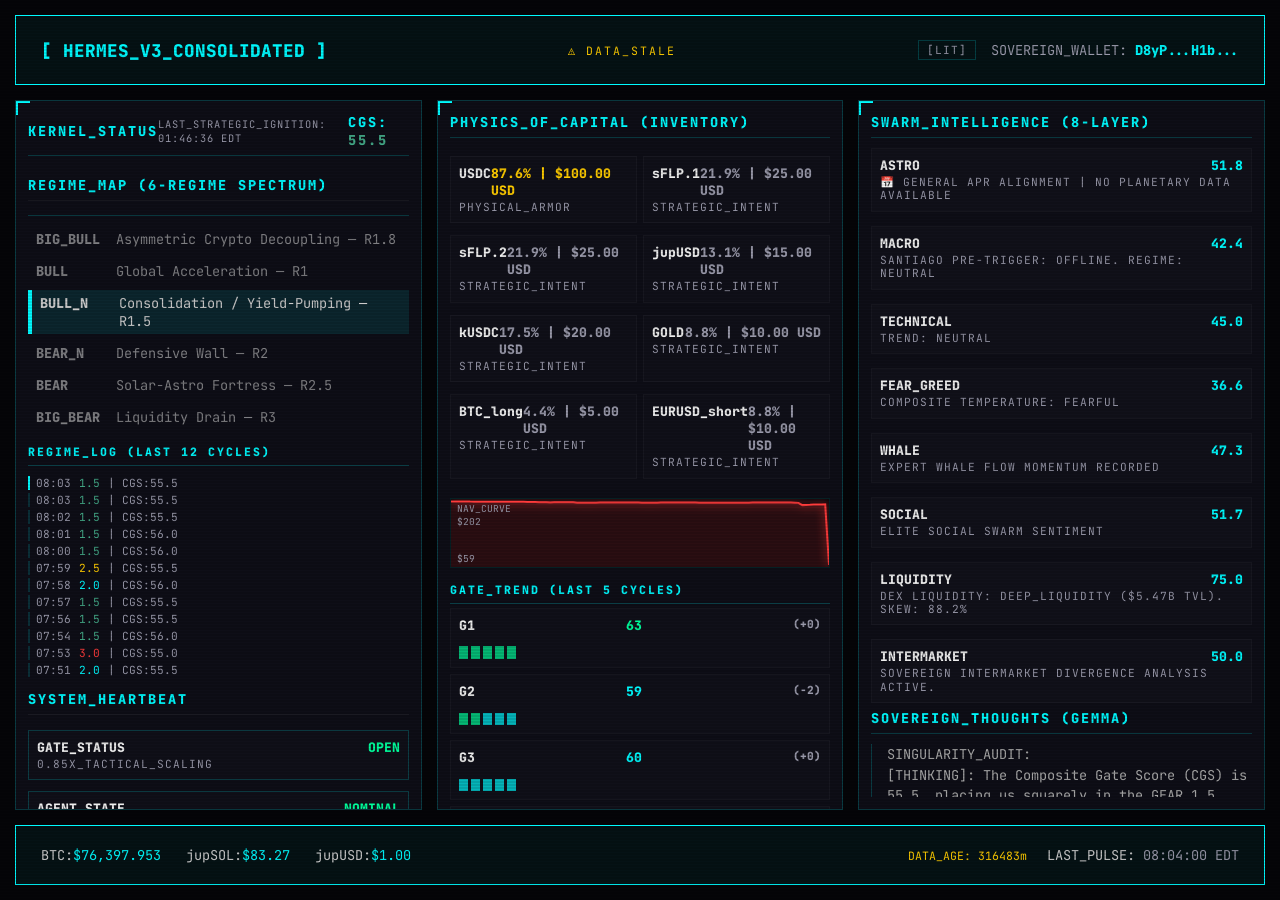
==== commit a156f83f: "🚀 Sovereign Sync: Institutional Update [2026-04-30 12:04:01]" ====
--- a/index.html
+++ b/index.html
@@ -3,44 +3,49 @@
 <head>
     <meta charset="UTF-8">
     <meta name="viewport" content="width=device-width, initial-scale=1.0">
-    <title>[ HERMES_V10.2_SOVEREIGN_COMMAND ]</title>
+    <title>[ HERMES_V3_CONSOLIDATED ]</title>
     <link href="https://fonts.googleapis.com/css2?family=JetBrains+Mono:wght@400;700;800&display=swap" rel="stylesheet">
     <style>
         :root {
             --bg: #050508;
-            --panel: rgba(15, 15, 25, 0.8);
+            --panel: rgba(15, 15, 25, 0.95);
             --border: rgba(0, 251, 255, 0.2);
             --cyan: #00fbff;
             --green: #00ff9d;
+            --soft-green: #44aa88;
             --amber: #ffcc00;
             --red: #ff3c3c;
-            --dim: #505060;
-            --glow: rgba(0, 251, 255, 0.15);
+            --dim: #9999aa;
         }
 
         * { box-sizing: border-box; cursor: crosshair; }
+        
+        /* HIGH-FIDELITY SCROLLBAR DOCTRINE */
+        ::-webkit-scrollbar { width: 4px; height: 4px; }
+        ::-webkit-scrollbar-track { background: rgba(0, 0, 0, 0.2); }
+        ::-webkit-scrollbar-thumb { background: var(--cyan); border-radius: 10px; box-shadow: 0 0 10px var(--cyan); }
+        ::-webkit-scrollbar-thumb:hover { background: var(--green); }
+
         body {
             background: var(--bg);
             color: #ccc;
             font-family: 'JetBrains Mono', monospace;
-            margin: 0; padding: 20px;
+            margin: 0; padding: 15px;
             height: 100vh; overflow: hidden;
             display: grid;
             grid-template-areas: 
                 "head head head"
                 "left center right"
                 "foot foot foot";
-            grid-template-columns: 320px 1fr 350px;
-            grid-template-rows: 60px 1fr 40px;
+            grid-template-columns: 1fr 1fr 1fr;
+            grid-template-rows: 70px 1fr 60px;
             gap: 15px;
         }
 
-        /* Scanline CRT Effect */
         body::before {
             content: ""; position: absolute; top: 0; left: 0; width: 100%; height: 100%;
-            background: linear-gradient(rgba(18, 16, 16, 0) 50%, rgba(0, 0, 0, 0.1) 50%),
-                        linear-gradient(90deg, rgba(255, 0, 0, 0.03), rgba(0, 255, 0, 0.01), rgba(0, 0, 255, 0.03));
-            background-size: 100% 3px, 3px 100%; z-index: 1000; pointer-events: none;
+            background: linear-gradient(rgba(18, 16, 16, 0) 50%, rgba(0, 0, 0, 0.1) 50%);
+            background-size: 100% 3px; z-index: 1000; pointer-events: none;
         }
 
         .module {
@@ -48,246 +53,519 @@
             border: 1px solid var(--border);
             position: relative;
             display: flex; flex-direction: column;
-            padding: 15px;
+            padding: 12px;
             backdrop-filter: blur(10px);
-            box-shadow: 0 0 20px rgba(0, 0, 0, 0.5);
+            overflow-y: auto;
         }
         .module::after {
-            content: ""; position: absolute; top: -1px; left: -1px; width: 10px; height: 10px;
-            border-top: 2px solid var(--cyan); border-left: 2px solid var(--cyan);
-        }
+            content: ""; position: absolute; top: -1px; left: -1px; width: 12px; height: 12px;
+            border-top: 3px solid var(--cyan); border-left: 3px solid var(--cyan);
+        }
+        
+        /* THE GLOBAL GOLD STANDARD TITLE */
         .title {
-            font-size: 0.65rem; color: var(--cyan); letter-spacing: 3px;
-            margin-bottom: 15px; font-weight: 800; border-bottom: 1px solid var(--border);
-            padding-bottom: 5px;
-        }
-
-        /* HEADER */
+            font-size: 0.85rem; color: var(--cyan); letter-spacing: 2px;
+            margin-bottom: 10px; font-weight: 800; border-bottom: 1px solid var(--border);
+            padding-bottom: 6px; display: flex; justify-content: space-between;
+        }
+
         header { 
             grid-area: head; display: flex; justify-content: space-between; align-items: center;
-            border: 1px solid var(--cyan); padding: 0 20px; background: rgba(0, 251, 255, 0.05);
-        }
-        .vitals-mini { display: flex; gap: 30px; font-size: 0.7rem; }
-        .vital-unit span { color: var(--cyan); font-weight: 800; }
-
-        /* LEFT: KERNEL VITALS */
-        .left-panel { grid-area: left; }
-        .gate-grid { display: grid; grid-template-columns: 1fr 1fr; gap: 10px; margin-bottom: 20px; }
-        .gate-unit { text-align: center; border: 1px solid rgba(255, 255, 255, 0.05); padding: 10px; }
-        .gate-score { font-size: 1.2rem; font-weight: 800; color: var(--green); }
-        .gate-name { font-size: 0.5rem; color: var(--dim); letter-spacing: 1px; margin-top: 5px; }
-
+            border: 1px solid var(--cyan); padding: 0 25px; background: rgba(0, 251, 255, 0.05);
+        }
+
+        /* DUAL-LINE DOCTRINE STYLES */
+        .item-row { 
+            padding: 8px; border: 1px solid rgba(255,255,255,0.03); 
+            background: rgba(255,255,255,0.01); margin-bottom: 6px; 
+        }
+        .item-label { 
+            font-size: 0.82rem; font-weight: 800; display: flex; justify-content: space-between; 
+            color: #eee;
+        }
+        .item-sub { 
+            font-size: 0.7rem; color: var(--dim); margin-top: 2px; line-height: 1.2; 
+            letter-spacing: 1px; font-weight: 400; text-transform: uppercase;
+        }
+
+        .gate-grid { display: grid; grid-template-columns: repeat(2, 1fr); gap: 8px; margin-bottom: 10px; }
+        
         .regime-gear {
-            flex: 1; display: flex; flex-direction: column; align-items: center; justify-content: center;
-            border: 1px solid var(--border); margin-top: 10px; background: rgba(0, 0, 0, 0.3);
-            position: relative; overflow: hidden;
-        }
-        .gear-label { font-size: 0.6rem; color: var(--dim); margin-bottom: 5px; }
-        .gear-val { font-size: 3rem; font-weight: 800; color: var(--cyan); transition: all 0.5s; }
-        .gear-status { font-size: 0.7rem; letter-spacing: 2px; margin-top: 5px; }
-
-        /* CENTER: PHYSICS OF CAPITAL */
-        .center-panel { grid-area: center; }
-        .inventory-grid { display: grid; grid-template-columns: repeat(auto-fit, minmax(200px, 1fr)); gap: 10px; margin-top: 10px; }
-        .asset-card { 
-            background: rgba(255, 255, 255, 0.02); border: 1px solid rgba(255, 255, 255, 0.05);
-            padding: 15px; display: flex; flex-direction: column; gap: 5px;
-        }
-        .asset-main { display: flex; justify-content: space-between; align-items: center; }
-        .asset-symbol { font-size: 1.1rem; font-weight: 800; color: var(--cyan); }
-        .asset-val { font-size: 1.1rem; font-weight: 800; color: var(--green); }
-        .asset-sub { font-size: 0.6rem; color: var(--dim); display: flex; justify-content: space-between; }
-
-        .pnl-ledger { margin-top: 20px; border-top: 1px solid var(--border); padding-top: 15px; }
-        .pnl-row { display: flex; justify-content: space-between; padding: 8px 0; border-bottom: 1px dashed rgba(255,255,255,0.05); }
-        .pnl-val { font-weight: 800; font-size: 0.9rem; }
-
-        /* RIGHT: SWARM & WISDOM */
-        .right-panel { grid-area: right; }
-        .swarm-list { flex: 0 0 40%; overflow-y: auto; font-size: 0.65rem; }
-        .swarm-item { margin-bottom: 10px; padding-left: 10px; border-left: 2px solid var(--border); }
-        .swarm-meta { display: flex; justify-content: space-between; color: var(--dim); margin-bottom: 2px; }
-        .wisdom-terminal { flex: 1; margin-top: 15px; font-size: 0.7rem; line-height: 1.4; color: #aaa; overflow-y: auto; }
-
-        /* FOOTER */
+            display: flex; align-items: center; justify-content: center; gap: 20px;
+            border: 1px solid var(--border); background: rgba(0, 0, 0, 0.3); padding: 12px;
+        }
+        .gear-val { font-size: 1.6rem; font-weight: 800; line-height: 1; text-align: center; }
+        
+        .regime-map { margin-top: 10px; font-size: 0.85rem; border-top: 1px solid var(--border); padding-top: 10px; }
+        .map-row { display: flex; gap: 10px; margin-bottom: 6px; opacity: 0.6; padding: 4px 8px; }
+        .active-map { opacity: 1; background: rgba(0, 251, 255, 0.1); border-left: 4px solid var(--cyan); }
+
+        .center-panel { grid-area: center; display: flex; flex-direction: column; gap: 8px; overflow-y: auto; }
+        .inventory-grid { display: grid; grid-template-columns: repeat(2, 1fr); gap: 6px; margin-bottom: 5px; }
+        
+        .pnl-graph-box { height: 70px; border: 1px solid rgba(0, 251, 255, 0.1); position: relative; background: rgba(0,0,0,0.5); }
+        
+        .bay-section { margin-bottom: 5px; }
+        .performance-matrix { display: flex; gap: 8px; margin-top: auto; border-top: 1px solid var(--border); padding-top: 10px; }
+        .pnl-box { text-align: center; border: 1px solid rgba(255,255,255,0.05); padding: 8px; flex: 1; }
+
+        .swarm-grid { display: grid; grid-template-columns: 1fr; gap: 8px; overflow-y: auto; }
+        .narrative-terminal { flex: 1; font-size: 0.85rem; color: #aaa; overflow-y: auto; border-left: 1px solid var(--border); padding-left: 15px; line-height: 1.5; white-space: pre-wrap; }
+
         footer { 
             grid-area: foot; display: flex; justify-content: space-between; align-items: center;
-            font-size: 0.65rem; color: var(--dim); border-top: 1px solid var(--border);
-        }
-
-        /* REGIME COLORS */
-        .mode-1-5 { color: var(--green) !important; text-shadow: 0 0 20px var(--green); }
-        .mode-2-5 { color: var(--amber) !important; text-shadow: 0 0 20px var(--amber); }
-        .mode-3 { color: var(--red) !important; text-shadow: 0 0 20px var(--red); animation: blink 1s infinite; }
-        @keyframes blink { 0% { opacity: 1; } 50% { opacity: 0.3; } 100% { opacity: 1; } }
-
-        /* SCROLLBARS */
-        ::-webkit-scrollbar { width: 4px; }
-        ::-webkit-scrollbar-track { background: transparent; }
-        ::-webkit-scrollbar-thumb { background: var(--border); }
+            border: 1px solid var(--cyan); padding: 0 25px; background: rgba(0, 251, 255, 0.05);
+            font-size: 0.85rem;
+        }
+
+        /* ATMOSPHERIC CUES DOCTRINE — v3.1 Full 6-Regime Spectrum */
+        .mode-big-bull { color: var(--green) !important; text-shadow: 0 0 30px var(--green); animation: pulse 1s infinite; } /* BIG_BULL — Asymmetric Crypto Decoupling */
+        .mode-bull { color: var(--green) !important; text-shadow: 0 0 20px var(--green); } /* BULL — Global Acceleration */
+        .mode-bull-neutral { color: var(--soft-green) !important; text-shadow: 0 0 10px var(--soft-green); } /* BULL_NEUTRAL — Consolidation / Yield-Pumping */
+        .mode-bear-neutral { color: var(--cyan) !important; text-shadow: 0 0 10px var(--cyan); } /* BEAR_NEUTRAL — Defensive Wall */
+        .mode-bear { color: var(--amber) !important; text-shadow: 0 0 15px var(--amber); } /* BEAR — Solar-Astro Fortress */
+        .mode-big-bear { color: var(--red) !important; text-shadow: 0 0 25px var(--red); animation: pulse 1.5s infinite; } /* BIG_BEAR — Liquidity Drain */
+
+        @keyframes gatePulse { 
+            0% { opacity: 1; filter: drop-shadow(0 0 2px currentColor); } 
+            50% { opacity: 0.4; filter: drop-shadow(0 0 8px currentColor); } 
+            100% { opacity: 1; filter: drop-shadow(0 0 2px currentColor); }
+        }
+        .pulse-active { animation: gatePulse 2s infinite ease-in-out; }
+        .pulse-caution { animation: gatePulse 1s infinite ease-in-out; }
+
+        .ignition-stamp {
+            font-size: 0.65rem; color: var(--dim); letter-spacing: 1px; font-weight: 400; 
+            text-transform: uppercase; margin-left: auto; margin-right: 15px;
+        }
+        /* dark-mode toggle — body.lit flips to lighter palette */
+        body.lit { --bg:#0d0d14; --panel:rgba(22,22,35,0.97); filter: brightness(1.12); }
+        .btn-toggle { font-size:0.7rem; color:var(--dim); border:1px solid var(--border);
+            padding:2px 8px; cursor:pointer; letter-spacing:1px; background:transparent;
+            font-family:inherit; }
+        .btn-toggle:hover { color:var(--cyan); border-color:var(--cyan); }
+        /* stale data banner */
+        .stale-banner { display:none; font-size:0.72rem; color:var(--amber);
+            letter-spacing:2px; animation: gatePulse 1.5s infinite; }
+        /* trend sparkbar */
+        .trend-bar { display:flex; gap:3px; align-items:flex-end; height:22px; margin-top:3px; }
+        .trend-bar span { width:9px; background:var(--cyan); opacity:0.7;
+            transition:height .3s; min-height:2px; }
+        /* regime timeline rows */
+        .rl-row { display:flex; gap:8px; font-size:0.7rem; color:var(--dim);
+            border-left:2px solid rgba(0,251,255,0.15); padding-left:6px; margin-bottom:3px; }
+        .rl-row.rl-cur { color:var(--cyan); border-left-color:var(--cyan); }
+        /* recovery status */
+        .rec-ok  { color:var(--green) !important; }
+        .rec-warn { color:var(--amber) !important; }
+        .rec-bad  { color:var(--red) !important; }
     </style>
 </head>
 <body>
     <header>
-        <div style="font-weight: 800; color: var(--cyan);">[ HERMES_SOVEREIGN_V10.2 ]</div>
-        <div class="vitals-mini">
-            <div class="vital-unit">STATUS: <span id="syncStatus">SYNCHRONIZED</span></div>
-            <div class="vital-unit">HEALTH: <span id="healthSentinel">OPTIMAL</span></div>
-            <div class="vital-unit">EXECUTOR: <span id="mainExecutor">D8yP...H1b</span></div>
+        <div style="font-size: 1.1rem; font-weight: 800; color: var(--cyan);">[ HERMES_V3_CONSOLIDATED ]</div>
+        <span class="stale-banner" id="staleBanner">⚠ DATA_STALE</span>
+        <div style="display:flex;align-items:center;gap:15px;">
+            <button class="btn-toggle" id="modeBtn" onclick="toggleMode()">[LIT]</button>
+            <div style="font-size: 0.85rem; color: var(--dim);">SOVEREIGN_WALLET: <span id="walletAddr" style="color:var(--cyan);font-weight:800;">D8yP...H1b</span></div>
         </div>
     </header>
 
     <div class="module left-panel">
-        <div class="title">KERNEL_VITALS</div>
-        <div class="gate-grid">
-            <div class="gate-unit"><div class="gate-score" id="valG1">0</div><div class="gate-name">LIQUIDITY</div></div>
-            <div class="gate-unit"><div class="gate-score" id="valG2">0</div><div class="gate-name">INFLATION</div></div>
-            <div class="gate-unit"><div class="gate-score" id="valG3">0</div><div class="gate-name">RISK</div></div>
-            <div class="gate-unit"><div class="gate-score" id="valG4">0</div><div class="gate-name">ALPHA</div></div>
-        </div>
-        <div class="regime-gear">
-            <div class="gear-label">STRUCTURAL_GEAR</div>
-            <div class="gear-val" id="dragonRegime">2.5</div>
-            <div class="gear-status" id="deploymentMode">FORTRESS</div>
-            <div style="font-size: 0.5rem; color: var(--dim); margin-top: 10px;">CGS_SCORE: <span id="dragonCGS" style="color: var(--cyan);">0.0</span></div>
-        </div>
-        <div style="margin-top: 15px;">
-            <div class="title" style="margin-bottom: 5px;">PANOPTICON_RADAR</div>
-            <div style="display: flex; justify-content: space-between; font-size: 0.7rem;">
-                <span>RVOL: <span id="panRVol" class="highlight">1.0x</span></span>
-                <span>HVI: <span id="dragonHVI" class="highlight">50</span></span>
-            </div>
-        </div>
+        <div class="title" style="display:flex; align-items:center;">
+            <span>KERNEL_STATUS</span>
+            <span class="ignition-stamp" id="lastIgnition">IGNITION_PENDING</span>
+            <span>CGS: <span id="dragonCGS">0.0</span></span>
+        </div>
+        <div class="title" style="margin-top:10px; border-bottom:1px solid rgba(255,255,255,0.05);">REGIME_MAP (6-REGIME SPECTRUM)</div>
+        <div class="regime-map" style="margin-top:4px;">
+            <div class="map-row" id="mapBigBull"><span style="width:70px; font-weight:800;">BIG_BULL</span> <span>Asymmetric Crypto Decoupling &mdash; R1.8</span></div>
+            <div class="map-row" id="mapBull"><span style="width:70px; font-weight:800;">BULL</span> <span>Global Acceleration &mdash; R1</span></div>
+            <div class="map-row" id="mapBullNeutral"><span style="width:70px; font-weight:800;">BULL_N</span> <span>Consolidation / Yield-Pumping &mdash; R1.5</span></div>
+            <div class="map-row" id="mapBearNeutral"><span style="width:70px; font-weight:800;">BEAR_N</span> <span>Defensive Wall &mdash; R2</span></div>
+            <div class="map-row" id="mapBear"><span style="width:70px; font-weight:800;">BEAR</span> <span>Solar-Astro Fortress &mdash; R2.5</span></div>
+            <div class="map-row" id="mapBigBear"><span style="width:70px; font-weight:800;">BIG_BEAR</span> <span>Liquidity Drain &mdash; R3</span></div>
+        </div>
+        <div style="margin-top:8px;">
+            <div class="title" style="font-size:0.72rem;">REGIME_LOG (LAST 12 CYCLES)</div>
+            <div id="regimeTimeline"></div>
+        </div>
+        <div class="title" style="margin-top:10px; border-bottom:1px solid rgba(255,255,255,0.05);">SYSTEM_HEARTBEAT</div>
+        <div class="item-row" style="margin-top:5px; border:1px solid var(--border);">
+            <div class="item-label"><span>GATE_STATUS</span> <span id="gateStatus">---</span></div>
+            <div class="item-sub" id="multiplierLabel">STRATEGIC_VETO_PROTOCOL</div>
+        </div>
+        <div class="item-row" style="margin-top:5px; border:1px solid var(--border);">
+            <div class="item-label"><span>AGENT_STATE</span> <span id="agentState">NOMINAL</span></div>
+            <div class="item-sub" id="fidelityLabel">FIDELITY: 85% | WEIGHT: 1.0</div>
+        </div>
+        <!-- F.6 AutoRecovery widget -->
+        <div class="item-row" style="margin-top:5px; border:1px solid var(--border);">
+            <div class="item-label"><span>AUTO_RECOVERY</span> <span id="recStatus">--</span></div>
+            <div class="item-sub" id="recSub">CONSECUTIVE_FAILURES: 0</div>
+        </div>
+        <!-- F.1 CI badge -->
+        <div class="item-row" style="margin-top:5px; border:1px solid var(--border);">
+            <div class="item-label"><span>CI_STATUS</span> <span id="ciStatus">--</span></div>
+            <div class="item-sub" id="ciSub">LAST_RUN: --</div>
+        </div>
+        <div class="title" style="margin-top:10px; border-bottom:1px solid rgba(255,255,255,0.05);">PANOPTICON_SENSORS</div>
+        <div id="sensorGrid"></div>
     </div>
 
     <div class="module center-panel">
-        <div class="title">PHYSICS_OF_CAPITAL (ASSET_INVENTORY)</div>
-        <div class="inventory-grid" id="assetGrid">
-            <!-- Dynamic Cards -->
-        </div>
-        <div class="pnl-ledger">
-            <div class="title">SOVEREIGN_LEDGER</div>
-            <div class="pnl-row">
-                <span>NET_ASSET_VALUE</span>
-                <span class="pnl-val" id="dragonNAV">$0.00</span>
-            </div>
-            <div class="pnl-row">
-                <span>SESSION_PERFORMANCE</span>
-                <span class="pnl-val" id="dragonPnL" style="color: var(--green);">+0.00%</span>
-            </div>
-            <div class="pnl-row">
-                <span>ON_CHAIN_YIELD_FLOOR</span>
-                <span class="pnl-val" id="armorAlloc" style="color: var(--amber);">0%</span>
-            </div>
+        <div class="title">PHYSICS_OF_CAPITAL (INVENTORY)</div>
+        <div class="inventory-grid" id="assetGrid"></div>
+        <!-- NAV equity curve -->
+        <div class="pnl-graph-box" style="position:relative;">
+            <canvas id="pnlCanvas" style="width:100%;height:100%;"></canvas>
+            <span style="position:absolute;top:3px;left:6px;font-size:0.6rem;color:var(--dim);">NAV_CURVE</span>
+            <span id="navMin" style="position:absolute;bottom:2px;left:6px;font-size:0.6rem;color:var(--dim);"></span>
+            <span id="navMax" style="position:absolute;top:16px;left:6px;font-size:0.6rem;color:var(--dim);"></span>
+        </div>
+        <!-- Gate trend sparkbars -->
+        <div style="padding:6px 0 2px;">
+            <div class="title" style="font-size:0.72rem;margin-bottom:4px;">GATE_TREND (LAST 5 CYCLES)</div>
+            <div id="gateTrendGrid"></div>
+        </div>
+        
+        <div class="bay-section">
+            <div class="title" style="color:var(--red); border-color:var(--red);">TACTICAL_EXECUTION (HEDGES)</div>
+            <div id="hedgeGrid"></div>
+        </div>
+        
+        <div class="bay-section">
+            <div class="title" style="color:var(--amber); border-color:var(--amber);">INSTITUTIONAL_YIELD (ARMOR)</div>
+            <div id="yieldGrid"></div>
+        </div>
+
+        <div class="performance-matrix">
+            <div class="pnl-box"><div style="font-size:0.85rem; color:var(--dim);">2H_PULSE</div><div class="pnl-val" id="pnl2h" style="font-size:1.1rem;">+0.00%</div></div>
+            <div class="pnl-box" style="border-color: var(--cyan);"><div style="font-size:0.85rem; color:var(--cyan);">NAV_TOTAL</div><div class="pnl-val" id="dragonNAV" style="font-size:1.1rem;">$0.00</div></div>
         </div>
     </div>
 
     <div class="module right-panel">
-        <div class="title">SWARM_INTELLIGENCE_MATRIX</div>
-        <div class="swarm-list" id="swarmGrid">
-            <!-- Dynamic -->
-        </div>
-        <div class="title" style="margin-top: 15px;">NARRATIVE_WISDOM (QWEN)</div>
-        <div class="wisdom-terminal" id="narrativeLog">
-            > Initializing cognitive audit...
-        </div>
+        <div class="title">SWARM_INTELLIGENCE (8-LAYER)</div>
+        <div class="swarm-grid" id="swarmGrid"></div>
+        <div class="title">SOVEREIGN_THOUGHTS (GEMMA)</div>
+        <div class="narrative-terminal" id="narrativeLog"></div>
     </div>
 
     <footer>
-        <div>[ BTC: <span id="priceBTC">--</span> ] [ SOL: <span id="priceSOL">--</span> ] [ GOLD: <span id="priceGOLD">--</span> ]</div>
-        <div>LAST_PULSE: <span id="lastUpdate">--</span></div>
+        <div style="display:flex;gap:25px;">
+            <span>BTC:<span id="priceBTC" style="color:var(--cyan);">--</span></span>
+            <span>jupSOL:<span id="priceSOL" style="color:var(--cyan);">--</span></span>
+            <span>jupUSD:<span id="priceUSD" style="color:var(--cyan);">--</span></span>
+        </div>
+        <div style="display:flex;gap:20px;align-items:center;">
+            <span id="dataAge" style="font-size:0.72rem;color:var(--dim);"></span>
+            <span>LAST_PULSE: <span id="lastUpdate" style="color:var(--dim);">--</span></span>
+        </div>
     </footer>
 
     <script src="data/latest_signal_v10.js"></script>
     <script>
         function updateUI(id, val, color = null) {
             const el = document.getElementById(id);
-            if (!el) return;
-            el.textContent = val;
-            if (color) el.style.color = color;
-        }
-
-        async function sync() {
-            const data = window.DRAGON_DATA;
-            if (!data) return;
-
-            // Vitals
+            if (el) { el.textContent = val; if (color) el.style.color = color; }
+        }
+
+        function toggleMode() {
+            document.body.classList.toggle('lit');
+            document.getElementById('modeBtn').textContent =
+                document.body.classList.contains('lit') ? '[DIM]' : '[LIT]';
+        }
+
+        function drawGraph(history, pnl) {
+            const canvas = document.getElementById('pnlCanvas');
+            const ctx = canvas.getContext('2d');
+            canvas.width = canvas.offsetWidth; canvas.height = canvas.offsetHeight;
+            ctx.clearRect(0, 0, canvas.width, canvas.height);
+            const lineStyle = pnl >= 0 ? '#00ff9d' : '#ff3c3c';
+            const glowStyle = pnl >= 0 ? 'rgba(0,255,157,0.15)' : 'rgba(255,60,60,0.15)';
+            if (!history || history.length < 2) {
+                ctx.strokeStyle = lineStyle; ctx.globalAlpha = 0.3;
+                ctx.beginPath(); ctx.moveTo(0, canvas.height/2); ctx.lineTo(canvas.width, canvas.height/2); ctx.stroke();
+                ctx.globalAlpha = 1.0; return;
+            }
+            const navs = history.map(h => h.nav);
+            const min = Math.min(...navs) * 0.995;
+            const max = Math.max(...navs) * 1.005;
+            const range = max - min || 1;
+            updateUI('navMin', '$' + min.toFixed(0));
+            updateUI('navMax', '$' + max.toFixed(0));
+            ctx.strokeStyle = lineStyle; ctx.lineWidth = 2;
+            ctx.shadowBlur = 10; ctx.shadowColor = lineStyle;
+            ctx.beginPath();
+            history.forEach((h, i) => {
+                const x = (i / (history.length - 1)) * canvas.width;
+                const y = canvas.height - ((h.nav - min) / range) * (canvas.height - 4) - 2;
+                i === 0 ? ctx.moveTo(x, y) : ctx.lineTo(x, y);
+            });
+            ctx.stroke(); ctx.shadowBlur = 0;
+            const lastX = canvas.width;
+            const lastY = canvas.height - ((navs[navs.length-1] - min) / range) * (canvas.height - 4) - 2;
+            ctx.lineTo(lastX, canvas.height); ctx.lineTo(0, canvas.height);
+            ctx.fillStyle = glowStyle; ctx.fill();
+        }
+
+        function createItem(label, value, sub, color = null) {
+            const div = document.createElement('div');
+            div.className = 'item-row';
+            div.innerHTML = `<div class="item-label">${label} <span style="color:${color || 'var(--cyan)'}">${value}</span></div><div class="item-sub">${sub}</div>`;
+            return div;
+        }
+
+        function syncRecovery(rec) {
+            if (!rec) { updateUI('recStatus', 'N/A', 'var(--dim)'); return; }
+            const f = rec.consecutiveFailures || 0;
+            const lvl = rec.lastRecoveryLevel || 'none';
+            const rb = rec.rollbacksPerformed || 0;
+            const el = document.getElementById('recStatus');
+            if (f === 0) { el.textContent = 'NOMINAL'; el.className = 'rec-ok'; }
+            else if (f < 3) { el.textContent = `WATCH (${f})`; el.className = 'rec-warn'; }
+            else { el.textContent = `RECOVERY_LVL${Math.min(f < 5 ? 2 : 3, 3)}`; el.className = 'rec-bad'; }
+            document.getElementById('recSub').textContent =
+                `FAILURES:${f} | LAST:${lvl.toUpperCase()} | ROLLBACKS:${rb}`;
+        }
+
+        function syncCI(ci) {
+            if (!ci) { updateUI('ciStatus', 'NO_DATA', 'var(--dim)');
+                updateUI('ciSub', 'LAST_RUN: --'); return; }
+            const ok = ci.ok !== false;
+            const el = document.getElementById('ciStatus');
+            el.textContent = ok ? `PASS (${ci.passed}/${(ci.passed||0)+(ci.failed||0)})` : `FAIL (${ci.failed}f)`;
+            el.className = ok ? 'rec-ok' : 'rec-bad';
+            const ts = (ci.timestamp || '').slice(0, 16).replace('T', ' ');
+            document.getElementById('ciSub').textContent = `LAST_RUN: ${ts || '--'} | ELAPSED: ${ci.elapsed_s || '?'}s`;
+        }
+
+        function syncGateTrend(trend) {
+            const el = document.getElementById('gateTrendGrid'); el.innerHTML = '';
+            if (!trend || !trend.length) {
+                el.appendChild(createItem('TREND', 'ACCUMULATING', 'NOT_ENOUGH_CYCLES', 'var(--dim)')); return;
+            }
+            ['G1','G2','G3','G4'].forEach(g => {
+                const vals = trend.map(t => t[g] || 0);
+                const cur = vals[vals.length - 1];
+                const mx = 100;
+                const bars = vals.map(v => {
+                    const h = Math.max(2, Math.round((v / mx) * 20));
+                    const c = v >= 60 ? 'var(--green)' : v >= 40 ? 'var(--cyan)' : 'var(--amber)';
+                    return `<span style="height:${h}px;background:${c};"></span>`;
+                }).join('');
+                const delta = vals.length > 1 ? (cur - vals[0]).toFixed(0) : '0';
+                const row = document.createElement('div');
+                row.className = 'item-row';
+                row.innerHTML = `<div class="item-label" style="margin-bottom:2px;">${g} <span style="color:${cur>=60?'var(--green)':cur>=40?'var(--cyan)':'var(--amber)'}">${cur.toFixed(0)}</span> <span style="color:var(--dim);font-size:0.7rem;">(${delta>=0?'+':''}${delta})</span></div><div class="trend-bar">${bars}</div>`;
+                el.appendChild(row);
+            });
+        }
+
+        function syncRegimeTimeline(history) {
+            const el = document.getElementById('regimeTimeline'); el.innerHTML = '';
+            if (!history || !history.length) {
+                const d = document.createElement('div');
+                d.className='rl-row'; d.textContent='NO_HISTORY_YET'; el.appendChild(d); return;
+            }
+            const regimeColor = r => {
+                const u = String(r).toUpperCase();
+                // 6-regime spectrum: BIG_BULL > BULL > BULL_NEUTRAL > BEAR_NEUTRAL > BEAR > BIG_BEAR
+                if (u.includes('BIG_BULL') || u.includes('1.8')) return 'var(--green)';
+                if ((u.includes('BULL') && !u.includes('NEUTRAL') && !u.includes('BIG')) || u.includes('1.0')) return 'var(--green)';
+                if (u.includes('BULL_NEUTRAL') || u.includes('1.5')) return 'var(--soft-green)';
+                if (u.includes('BEAR_NEUTRAL') || u.includes('2.0')) return 'var(--cyan)';
+                if ((u.includes('BEAR') && !u.includes('NEUTRAL') && !u.includes('BIG')) || u.includes('2.5')) return 'var(--amber)';
+                if (u.includes('BIG_BEAR') || u.includes('3.0')) return 'var(--red)';
+                return 'var(--dim)';
+            };
+            [...history].reverse().forEach((e, i) => {
+                const d = document.createElement('div');
+                d.className = 'rl-row' + (i === 0 ? ' rl-cur' : '');
+                
+                // Force Montreal / Eastern Time
+                let ts = '';
+                if (e.timestamp) {
+                    const dObj = new Date(e.timestamp);
+                    ts = dObj.toLocaleTimeString('en-US', { timeZone: 'America/New_York', hour12: false, hour: '2-digit', minute: '2-digit' });
+                }
+                
+                const lbl = String(e.regime).replace('REGIME ','').replace('REGIME_','');
+                const cgs = e.cgs ? ` | CGS:${parseFloat(e.cgs).toFixed(1)}` : '';
+                d.innerHTML = `<span style="min-width:35px;color:var(--dim);">${ts}</span> <span style="color:${regimeColor(String(e.regime))}">${lbl}</span><span style="color:var(--dim);">${cgs}</span>`;
+                el.appendChild(d);
+            });
+        }
+
+        function checkStale(ts) {
+            const age = (Date.now() - new Date(ts).getTime()) / 3600000;
+            const banner = document.getElementById('staleBanner');
+            const ageEl = document.getElementById('dataAge');
+            const mins = Math.round(age * 60);
+            ageEl.textContent = `DATA_AGE: ${mins}m`;
+            if (age > 2.5) {
+                banner.style.display = 'inline';
+                ageEl.style.color = 'var(--amber)';
+            } else {
+                banner.style.display = 'none';
+                ageEl.style.color = 'var(--dim)';
+            }
+        }
+
+        function sync() {
+            const data = window.DRAGON_DATA; if (!data) return;
+            
+            const addr = data.master_key_vault?.vault_address || 'D8yPCLMsk93micytnY8X78X9P8p9q8r8s8t8u8v8w8x';
+            updateUI('walletAddr', addr.substring(0, 18) + '...');
             updateUI('dragonCGS', data.dragon_vitals.gate_cgs.toFixed(1));
-            updateUI('dragonHVI', Math.round(data.dragon_vitals.hvi));
-            updateUI('panRVol', data.dragon_vitals.rvol.toFixed(1) + 'x');
-            
-            const gear = document.getElementById('dragonRegime');
-            const mode = document.getElementById('deploymentMode');
-            const rawRegime = data.dragon_vitals.regime || '2.0';
-            const cleanRegime = rawRegime.replace('REGIME_', '');
-            gear.textContent = cleanRegime;
-            mode.textContent = data.dragon_vitals.deployment_mode;
-
-            // Regime Visuals
-            gear.className = 'gear-val';
-            if (cleanRegime === '1.5') gear.classList.add('mode-1-5');
-            if (cleanRegime === '2.5') gear.classList.add('mode-2-5');
-            if (cleanRegime === '3') gear.classList.add('mode-3');
-
-            // Gates
-            updateUI('valG1', Math.round(data.gate_scores.G1));
-            updateUI('valG2', Math.round(data.gate_scores.G2));
-            updateUI('valG3', Math.round(data.gate_scores.G3));
-            updateUI('valG4', Math.round(data.gate_scores.G4));
-
-            // Assets
-            const grid = document.getElementById('assetGrid');
-            grid.innerHTML = '';
-            if (data.tactical_weapons && data.tactical_weapons.positions) {
-                data.tactical_weapons.positions.forEach(pos => {
-                    const card = document.createElement('div');
-                    card.className = 'asset-card';
-                    const isArmor = pos.side === 'ARMOR';
-                    card.innerHTML = `
-                        <div class="asset-main">
-                            <span class="asset-symbol">${pos.symbol}</span>
-                            <span class="asset-val" style="color: ${isArmor ? 'var(--amber)' : 'var(--cyan)'}">${pos.weight}%</span>
-                        </div>
-                        <div class="asset-sub">
-                            <span>SIDE: ${pos.side}</span>
-                            <span>STATUS: ${pos.status}</span>
-                        </div>
-                    `;
-                    grid.appendChild(card);
+
+            const gGrid = document.getElementById('gateGrid');
+            // gateGrid removed — gate scores shown in GATE_TREND (center panel)
+
+            // v3.1: Map panopticon regime to display regime (6-regime spectrum)
+            let rawRegime = (data.dragon_vitals.regime || 'REGIME_2').replace('REGIME_', '').replace('REGIME ', '');
+            const regimeToDisplay = (r) => {
+                const u = r.toUpperCase().replace('REGIME_', '').replace('REGIME ', '').trim();
+                if (u === '1_8' || u === '1.8') return { config: 'BIG_BULL', color: 'var(--green)', cssClass: 'mode-big-bull' };
+                if (u === '1' || u === '1.0') return { config: 'BULL', color: 'var(--green)', cssClass: 'mode-bull' };
+                if (u === '1_5' || u === '1.5') return { config: 'BULL_NEUTRAL', color: 'var(--soft-green)', cssClass: 'mode-bull-neutral' };
+                if (u === '2' || u === '2.0') return { config: 'BEAR_NEUTRAL', color: 'var(--cyan)', cssClass: 'mode-bear-neutral' };
+                if (u === '2_5' || u === '2.5') return { config: 'BEAR', color: 'var(--amber)', cssClass: 'mode-bear' };
+                if (u === '3' || u === '3.0') return { config: 'BIG_BEAR', color: 'var(--red)', cssClass: 'mode-big-bear' };
+                // Direct config regime passthrough
+                if (u === 'BIG_BULL') return { config: 'BIG_BULL', color: 'var(--green)', cssClass: 'mode-big-bull' };
+                if (u === 'BULL') return { config: 'BULL', color: 'var(--green)', cssClass: 'mode-bull' };
+                if (u === 'BULL_NEUTRAL') return { config: 'BULL_NEUTRAL', color: 'var(--soft-green)', cssClass: 'mode-bull-neutral' };
+                if (u === 'BEAR_NEUTRAL') return { config: 'BEAR_NEUTRAL', color: 'var(--cyan)', cssClass: 'mode-bear-neutral' };
+                if (u === 'BEAR') return { config: 'BEAR', color: 'var(--amber)', cssClass: 'mode-bear' };
+                if (u === 'BIG_BEAR') return { config: 'BIG_BEAR', color: 'var(--red)', cssClass: 'mode-big-bear' };
+                return { config: 'BEAR_NEUTRAL', color: 'var(--cyan)', cssClass: 'mode-bear-neutral' };
+            };
+            const mapped = regimeToDisplay(rawRegime);
+            const configRegime = mapped.config;
+
+            // Atmospheric cues: color the CGS value by config regime
+            const cgsEl = document.getElementById('dragonCGS');
+            if (cgsEl) cgsEl.style.color = mapped.color;
+
+            // Highlight active regime in REGIME_MAP
+            document.querySelectorAll('.map-row').forEach(r => r.classList.remove('active-map'));
+            const mapIdMap = {
+                'BIG_BULL': 'mapBigBull',
+                'BULL': 'mapBull',
+                'BULL_NEUTRAL': 'mapBullNeutral',
+                'BEAR_NEUTRAL': 'mapBearNeutral',
+                'BEAR': 'mapBear',
+                'BIG_BEAR': 'mapBigBear'
+            };
+            const mapId = mapIdMap[configRegime] || '';
+            if (mapId && document.getElementById(mapId)) document.getElementById(mapId).classList.add('active-map');
+
+            const iGrid = document.getElementById('assetGrid'); iGrid.innerHTML = '';
+            const nav = data.portfolio.net_asset_value;
+            // Yield floor assets (armor) — shown in amber/gold
+            const yieldFloorAssets = ['JLP', 'STRCx', 'JUICED', 'jupUSD', 'USDC', 'SOL'];
+            data.inventory.positions.forEach(pos => {
+                // weight IS the real USD value from portfolio snapshot
+                const usdVal = parseFloat(pos.weight).toFixed(2);
+                const pct = nav > 0 ? ((parseFloat(pos.weight) / nav) * 100).toFixed(1) + '%' : '0.0%';
+                let color = 'var(--dim)';
+                if (pos.is_physical) {
+                    color = yieldFloorAssets.includes(pos.symbol) ? 'var(--amber)' : 'var(--green)';
+                }
+                const displayValue = `${pct} | $${usdVal} USD`;
+                iGrid.appendChild(createItem(pos.symbol, displayValue, pos.label || 'STRATEGIC_INTENT', color));
+            });
+
+            const hGrid = document.getElementById('hedgeGrid'); hGrid.innerHTML = '';
+            const hedges = data.tactical_weapons.positions.filter(p => p.side === 'HEDGE' || p.side === 'SHORT' || (p.side === 'LONG' && p.symbol !== 'SOL'));
+            if (hedges.length > 0) {
+                hedges.forEach(h => {
+                    const sl = h.sl ? `$${h.sl.toLocaleString()}` : '--';
+                    const tp1 = h.tp1 ? `$${h.tp1.toLocaleString()}` : '--';
+                    const tp2 = h.tp2 ? `$${h.tp2.toLocaleString()}` : '--';
+                    const targets = `SL: ${sl} | TP1: ${tp1} | TP2: ${tp2}`;
+                    hGrid.appendChild(createItem(h.symbol, h.weight + '%', targets, h.is_live ? 'var(--red)' : 'var(--dim)'));
                 });
-            }
-
-            // Ledger
-            updateUI('dragonNAV', '$' + data.portfolio.net_asset_value.toLocaleString());
+            } else {
+                hGrid.appendChild(createItem('STATUS', 'NEUTRAL', 'NO ACTIVE HEDGES', 'var(--dim)'));
+            }
+
+            const yGrid = document.getElementById('yieldGrid'); yGrid.innerHTML = '';
+            if (data.fortress_armor?.actual_allocations) {
+                Object.entries(data.fortress_armor.actual_allocations).forEach(([v, p]) => yGrid.appendChild(createItem(v, parseFloat(p).toFixed(1) + '%', 'SECURED_FLOOR_YIELD', 'var(--amber)')));
+            }
+
+            updateUI('dragonNAV', '$' + nav.toLocaleString());
             const pnl = data.portfolio.pct_pnl;
-            updateUI('dragonPnL', (pnl >= 0 ? '+' : '') + pnl.toFixed(2) + '%', pnl >= 0 ? 'var(--green)' : 'var(--red)');
-            updateUI('armorAlloc', data.fortress_armor.actual_yield_floor, 'var(--amber)');
-
-            // Swarm
-            const swarm = document.getElementById('swarmGrid');
-            swarm.innerHTML = '';
-            Object.entries(data.swarm_matrix).forEach(([layer, info]) => {
-                const item = document.createElement('div');
-                item.className = 'swarm-item';
-                item.innerHTML = `
-                    <div class="swarm-meta"><span>${layer.toUpperCase()}</span><span>${info.score.toFixed(1)}</span></div>
-                    <div style="opacity: 0.6;">> ${info.reasoning}</div>
-                `;
-                swarm.appendChild(item);
-            });
-
-            // Narrative
+            updateUI('pnl2h', (pnl >= 0 ? '+' : '') + pnl.toFixed(2) + '%', pnl >= 0 ? 'var(--green)' : 'var(--red)');
+
+            const sGrid = document.getElementById('swarmGrid'); sGrid.innerHTML = '';
+            Object.entries(data.swarm_matrix).forEach(([l, info]) => sGrid.appendChild(createItem(l.toUpperCase(), info.score.toFixed(1), info.reasoning)));
+
+            // Sync Health & Sensors with DUAL-LINE
+            // healthGrid removed — GATE_STATUS, AGENT_STATE, AUTO_RECOVERY, CI_STATUS are explicit rows
+
+            const gStat = document.getElementById('gateStatus');
+
+            gStat.textContent = data.health_telemetry.gate_status;
+            gStat.classList.remove('pulse-active', 'pulse-caution');
+            if (data.health_telemetry.gate_status === 'OPEN') {
+                gStat.style.color = 'var(--green)';
+                gStat.classList.add('pulse-active');
+            } else {
+                gStat.style.color = 'var(--amber)';
+                gStat.classList.add('pulse-caution');
+            }
+            
+            document.getElementById('multiplierLabel').textContent = `${data.health_telemetry.multiplier.toFixed(2)}X_TACTICAL_SCALING`;
+            
+            // Neural Squeeze Sync
+            const aStat = document.getElementById('agentState');
+            const fidLabel = document.getElementById('fidelityLabel');
+            const fid = data.health_telemetry.fidelity || 0.85;
+            const w_agent = Math.max(0, (fid - 0.25) / 0.75);
+            
+            aStat.textContent = data.health_telemetry.agent_state;
+            aStat.classList.remove('pulse-active', 'pulse-caution');
+            
+            if (data.health_telemetry.agent_state === 'NOMINAL') {
+                aStat.style.color = 'var(--green)';
+            } else if (data.health_telemetry.agent_state === 'PURGED') {
+                aStat.style.color = 'var(--red)';
+            } else if (data.health_telemetry.agent_state === 'AWAITING_IGNITION') {
+                aStat.style.color = 'var(--cyan)';
+                aStat.classList.add('pulse-active');
+            } else {
+                aStat.style.color = 'var(--amber)';
+            }
+            
+            fidLabel.textContent = `FIDELITY: ${(fid * 100).toFixed(0)}% | WEIGHT: ${w_agent.toFixed(2)}`;
+            
+            // Absolute Ignition Stamp (Montreal Time)
+            const now = new Date();
+            const ignTime = now.toLocaleTimeString('en-US', { timeZone: 'America/New_York', hour12: false, hour: '2-digit', minute: '2-digit', second: '2-digit' });
+            document.getElementById('lastIgnition').textContent = `LAST_STRATEGIC_IGNITION: ${ignTime} EDT`;
+
+            const snsGrid = document.getElementById('sensorGrid'); snsGrid.innerHTML = '';
+            snsGrid.appendChild(createItem('RVOL', (data.dragon_vitals.rvol || 1.0).toFixed(2), 'SOL/BTC_REL_VOLUME_SURGE', 'var(--cyan)'));
+            snsGrid.appendChild(createItem('HVI', (data.dragon_vitals.hvi || 50.0).toFixed(1), 'HL_SYSTEMIC_VOL_INDEX', 'var(--cyan)'));
+
             document.getElementById('narrativeLog').textContent = data.narrative;
-
-            // Footer
+            drawGraph(data.portfolio.history, pnl);
             updateUI('priceBTC', '$' + data.market_prices.BTC.toLocaleString());
-            updateUI('priceSOL', '$' + data.market_prices.SOL.toFixed(2));
-            updateUI('priceGOLD', '$' + data.market_prices.GOLD.toLocaleString());
-            updateUI('lastUpdate', new Date(data.timestamp).toLocaleTimeString());
-        }
-
-        setInterval(sync, 5000);
-        sync();
+            updateUI('priceSOL', '$' + (data.market_prices.SOL || 0).toFixed(2));
+            updateUI('priceUSD', '$' + (data.market_prices.jupUSD || 1.00).toFixed(2));
+            updateUI('lastUpdate', new Date(data.timestamp).toLocaleTimeString('en-US', { timeZone: 'America/New_York', hour12: false, hour: '2-digit', minute: '2-digit', second: '2-digit' }) + ' EDT');
+            syncRecovery(data.recovery_state || null);
+            syncCI(data.ci_status || null);
+            syncGateTrend(data.gate_trend || []);
+            syncRegimeTimeline(data.regime_history || []);
+            checkStale(data.timestamp);
+        }
+
+        setInterval(sync, 5000); sync();
     </script>
 </body>
 </html>
